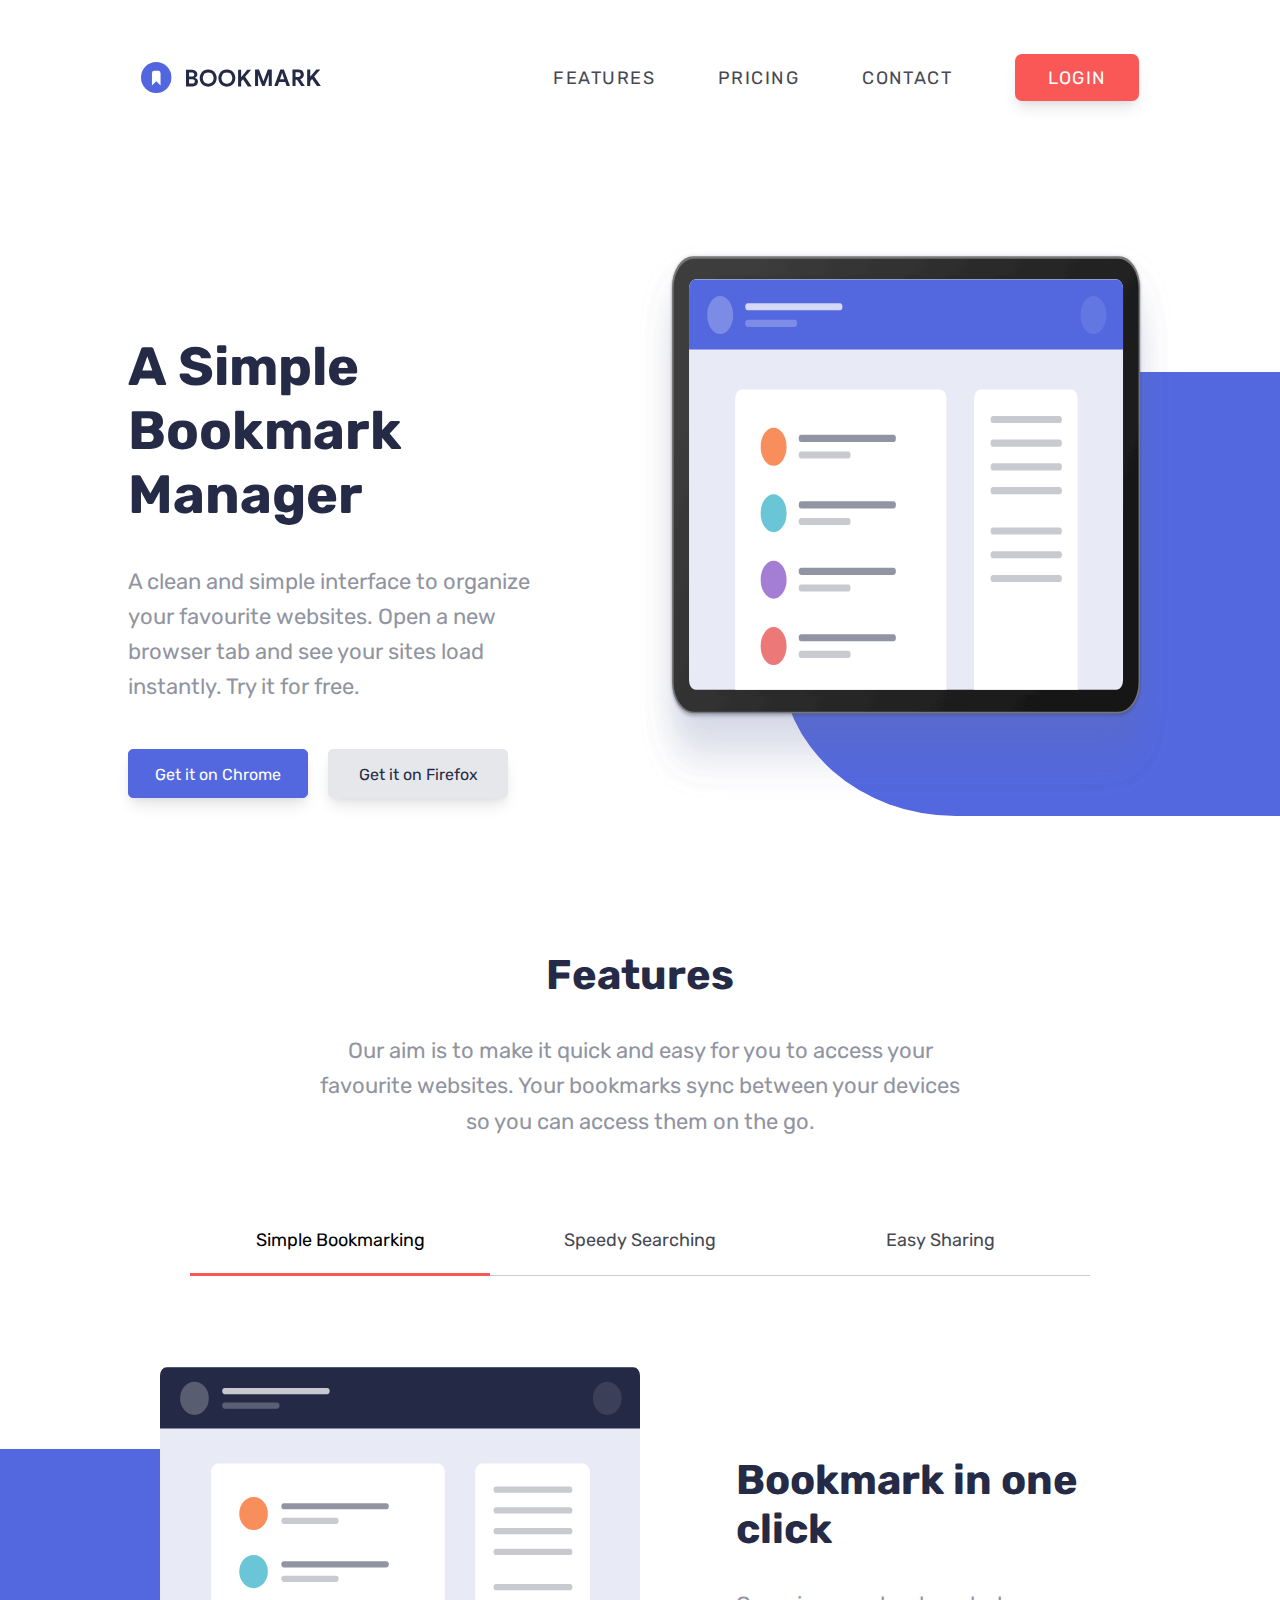
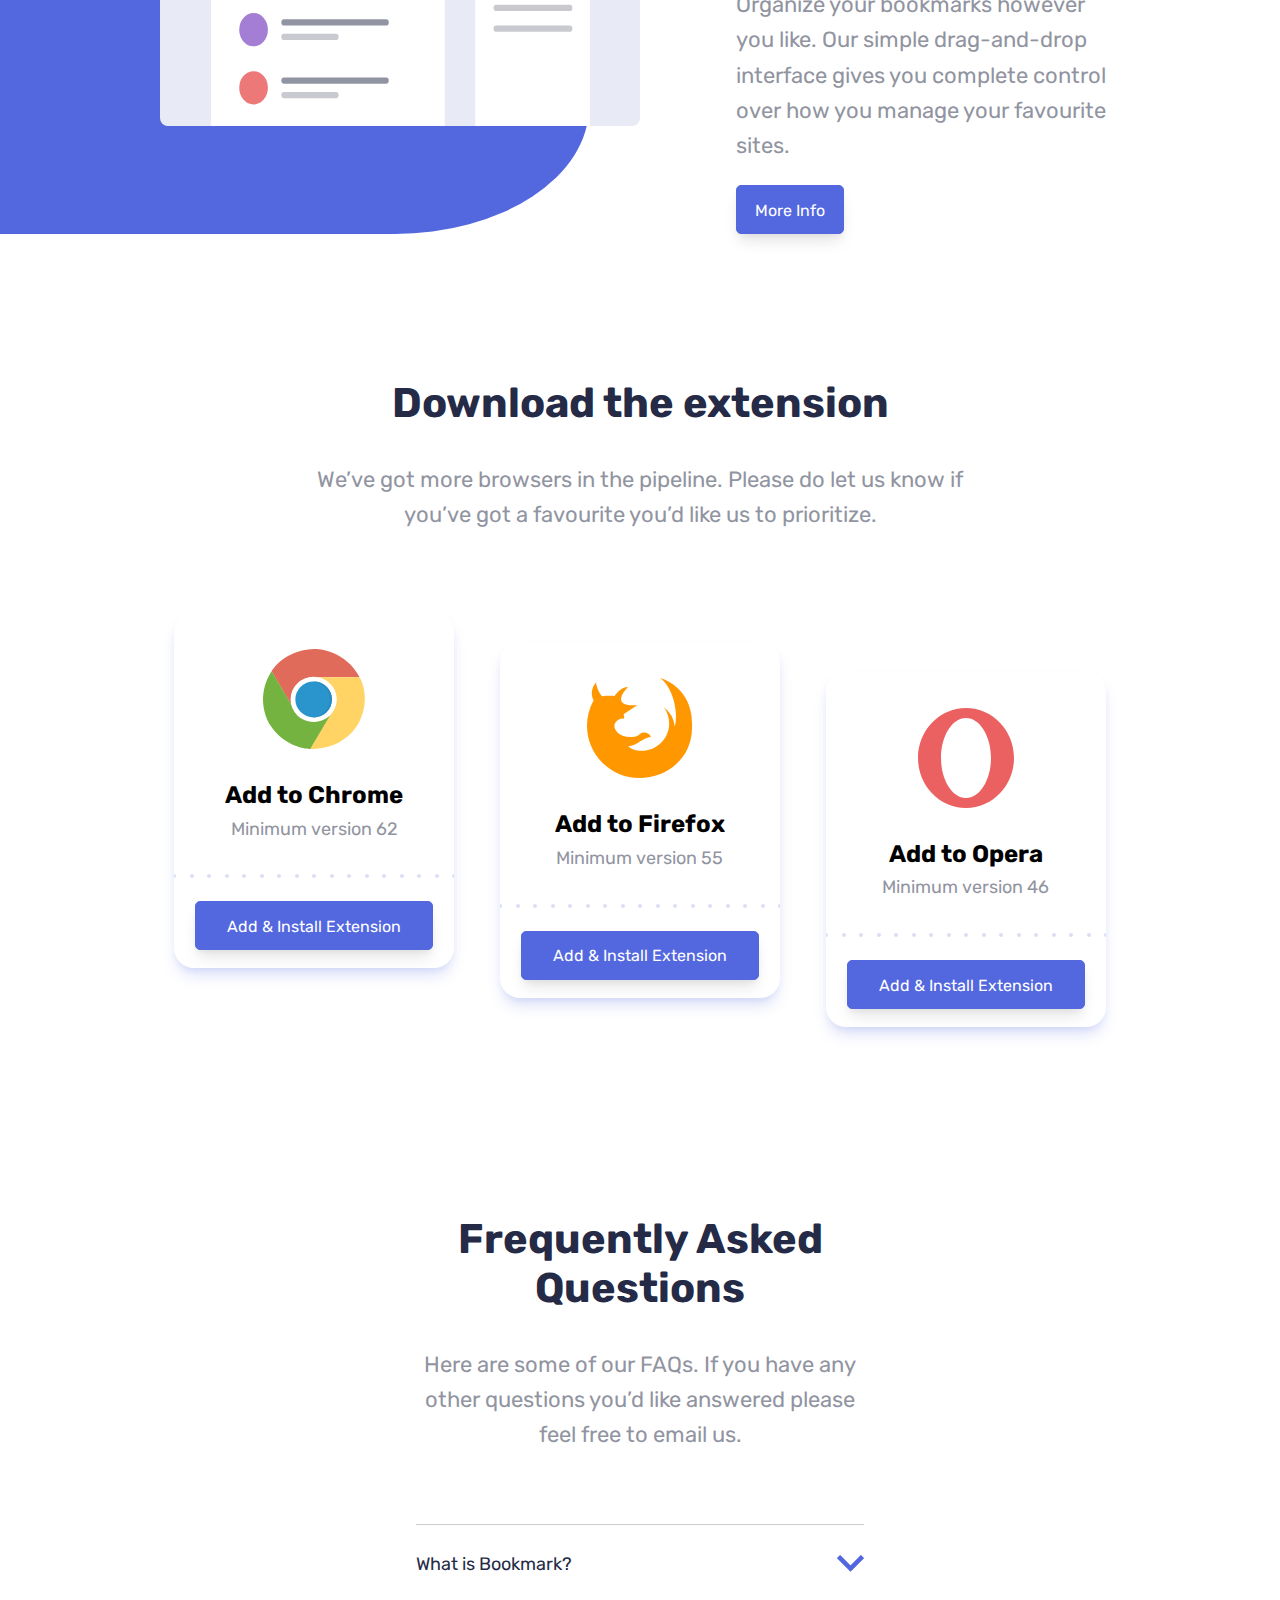
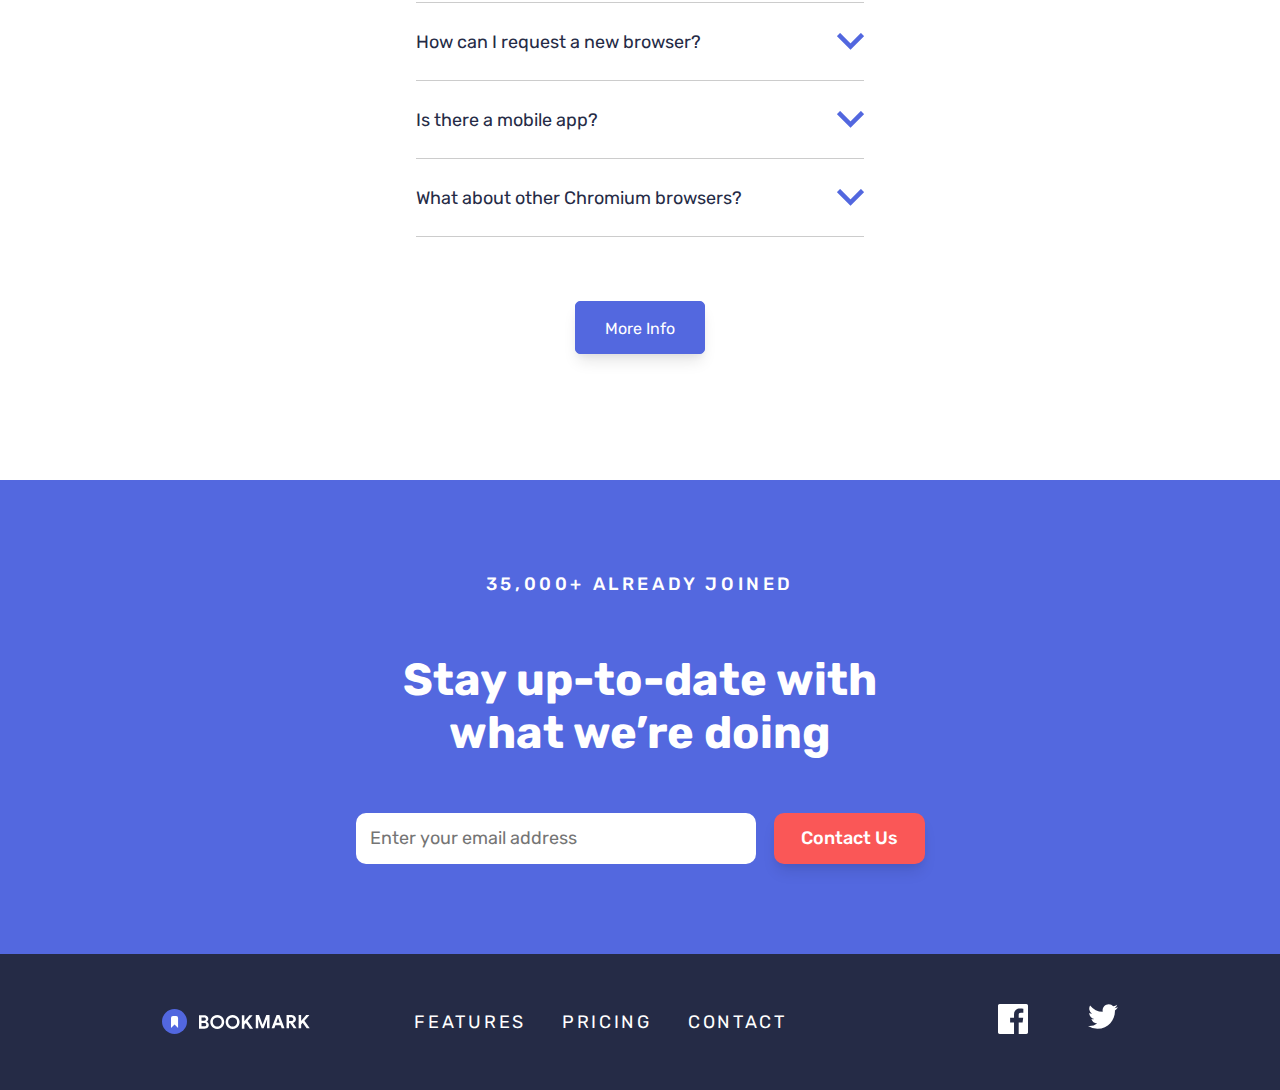
==== bookmark-landing-page-master/index.html @ 78475402 "Bookmark landing page - frontendmentor.io project deployment with responsive layout" ====
<!DOCTYPE html>
<html lang="en">
<head>
  <meta charset="UTF-8">
  <meta name="viewport" content="width=device-width, initial-scale=1.0"> <!-- displays site properly based on user's device -->
  <link rel="icon" type="image/png" sizes="32x32" href="./images/favicon-32x32.png">
  <link rel="preconnect" href="https://fonts.googleapis.com">
  <link rel="preconnect" href="https://fonts.gstatic.com" crossorigin>
  <link href="https://fonts.googleapis.com/css2?family=Rubik:wght@400;500&display=swap" rel="stylesheet"> 
  <link rel="stylesheet" href="style.css">
  <title>Frontend Mentor | Bookmark landing page</title>
</head>
<body>
  <section class="navbar">
    <div class="navbar-front-header">
      <div class="navbar-logo">
        <img src="images/logo-bookmark.svg" alt="logo">
      </div>
      <div class="navbar-toggle">
        <img id="icon-hamburger" src="images/icon-hamburger.svg" alt="hamburger">
      </div>
      <div class="navbar-desktop">
        <a href="">Features</a>
        <a href="">Pricing</a>
        <a href="">Contact</a>
        <button class="login-desktop red-button"><a href="">Login</a></button>
      </div>
    </div>
    <div class="navbar-menu">
      <div class="navbar-menu-header">
        <div class="navbar-logo">
          <svg width="148" height="25" xmlns="http://www.w3.org/2000/svg"><g fill="#FFF" fill-rule="evenodd"><path d="M37 6.299h5.227c.746 0 1.434.155 2.062.466.629.311 1.123.735 1.484 1.27s.542 1.12.542 1.754c0 .672-.165 1.254-.495 1.746-.33.491-.762.868-1.297 1.129v.15c.697.248 1.25.643 1.661 1.185.41.541.616 1.191.616 1.95 0 .735-.196 1.385-.588 1.951a3.817 3.817 0 0 1-1.587 1.307c-.665.305-1.403.457-2.212.457H37V6.299zm5.04 5.45c.548 0 .986-.152 1.316-.457.33-.305.495-.688.495-1.148 0-.448-.159-.824-.476-1.13-.318-.304-.738-.457-1.26-.457H39.52v3.192h2.52zm.28 5.619c.61 0 1.086-.159 1.428-.476.342-.317.513-.731.513-1.241 0-.51-.174-.927-.522-1.251-.349-.324-.847-.485-1.494-.485H39.52v3.453h2.8zm12.927 2.595c-1.307 0-2.492-.308-3.556-.924a6.711 6.711 0 0 1-2.511-2.53c-.61-1.07-.915-2.246-.915-3.528 0-1.281.305-2.457.915-3.528a6.711 6.711 0 0 1 2.51-2.529C52.756 6.308 53.94 6 55.248 6c1.306 0 2.492.308 3.556.924a6.711 6.711 0 0 1 2.51 2.53c.61 1.07.915 2.246.915 3.527 0 1.282-.305 2.458-.915 3.528a6.711 6.711 0 0 1-2.51 2.53c-1.064.616-2.25.924-3.556.924zm0-2.39a4.52 4.52 0 0 0 2.258-.578 4.177 4.177 0 0 0 1.615-1.624c.392-.697.588-1.494.588-2.39 0-.896-.196-1.692-.588-2.389a4.177 4.177 0 0 0-1.615-1.624 4.52 4.52 0 0 0-2.258-.579 4.47 4.47 0 0 0-2.25.579 4.195 4.195 0 0 0-1.605 1.624c-.392.697-.588 1.493-.588 2.39 0 .895.196 1.692.588 2.389a4.195 4.195 0 0 0 1.605 1.624 4.47 4.47 0 0 0 2.25.578zm15.353 2.39c-1.307 0-2.492-.308-3.556-.924a6.711 6.711 0 0 1-2.51-2.53c-.61-1.07-.915-2.246-.915-3.528 0-1.281.305-2.457.914-3.528a6.711 6.711 0 0 1 2.511-2.529C68.108 6.308 69.294 6 70.6 6c1.307 0 2.492.308 3.556.924a6.711 6.711 0 0 1 2.51 2.53c.61 1.07.915 2.246.915 3.527 0 1.282-.305 2.458-.914 3.528a6.711 6.711 0 0 1-2.511 2.53c-1.064.616-2.25.924-3.556.924zm0-2.39a4.52 4.52 0 0 0 2.259-.578 4.177 4.177 0 0 0 1.614-1.624c.392-.697.588-1.494.588-2.39 0-.896-.196-1.692-.588-2.389a4.177 4.177 0 0 0-1.614-1.624 4.52 4.52 0 0 0-2.259-.579 4.47 4.47 0 0 0-2.25.579 4.195 4.195 0 0 0-1.605 1.624c-.392.697-.588 1.493-.588 2.39 0 .895.196 1.692.588 2.389a4.195 4.195 0 0 0 1.606 1.624 4.47 4.47 0 0 0 2.249.578zM79.83 6.3h2.52v5.73h.15l4.89-5.73h3.043v.149L85.6 11.973l5.338 7.542v.149h-3.08l-3.994-5.693-1.512 1.773v3.92h-2.52V6.299zM93.779 6h3.248l3.546 9.39h.15L104.268 6h3.267v13.365h-2.501v-6.589l.15-2.221h-.15l-3.398 8.81h-1.96l-3.416-8.81h-.149l.15 2.221v6.59h-2.483V6zm20.8 0h2.894l5.021 13.365h-2.781l-1.12-3.192h-5.115l-1.12 3.192h-2.781L114.579 6zm3.193 7.859l-1.176-3.36-.486-1.606h-.149l-.485 1.606-1.195 3.36h3.49zM124.553 6h4.872c.871 0 1.646.18 2.324.541.678.361 1.204.862 1.577 1.503.374.64.56 1.366.56 2.175 0 .858-.27 1.62-.812 2.286a4.617 4.617 0 0 1-2.044 1.447l-.018.13 3.584 5.134v.15h-2.894l-3.453-5.022h-1.176v5.021h-2.52V6zm4.853 6.03c.573 0 1.04-.175 1.4-.523.361-.349.542-.79.542-1.326 0-.51-.172-.945-.514-1.306-.342-.361-.806-.542-1.39-.542h-2.371v3.696h2.333zm7.23-6.03h2.52v5.73h.15l4.89-5.73h3.043v.15l-4.835 5.525 5.34 7.541v.15h-3.08l-3.996-5.694-1.512 1.773v3.92h-2.52V6z" fill="#fff" fill-rule="nonzero"/><g><circle fill="#fff" cx="12.5" cy="12.5" r="12.5"/><path d="M9 9v10l3.54-3.44L16.078 19V9a2 2 0 0 0-2-2H11a2 2 0 0 0-2 2z" fill="#242A45"/></g></g></svg>
        </div>
        <div class="navbar-toggle">
          <img id="icon-close" src="images/icon-close.svg" alt="close">
        </div>
      </div>
      <div class="navbar-links">
        <hr>
        <a href="">Features</a>
        <hr>
        <a href="">Pricing</a>
        <hr>
        <a href="">Contact</a>
        <hr>
        <button class="login-mobile"><a href="">Login</a></button>
      </div>
      <div class="navbar-icons">
        <a href=""><img src="images/icon-facebook.svg" alt="fb"></a>
        <a href=""><img src="images/icon-twitter.svg" alt="twitter"></a>
      </div>
    </div>

  </section>
  <section class="bookmark-manager">
    <div class="bookmark-img">
      <img src="images/illustration-hero.svg" alt="features-1">
      <div class="bg-blue-manager"></div>
    </div>
    <div class="bookmark-manager-content">
      <h1>A Simple Bookmark Manager</h1>
      <p>A clean and simple interface to organize your favourite websites. Open a new 
        browser tab and see your sites load instantly. Try it for free.</p>
      <div class="bookmark-manager-buttons">
        <button class="blue-button"><a href="">Get it on Chrome</a></button>
        <button class="grey-button"><a href="">Get it on Firefox</a></button>
      </div>
    </div>
  </section>
  <section class="features">
    <div class="features-text">
      <h2 class="content-title">Features</h2>
      <p>Our aim is to make it quick and easy for you to access your favourite websites. 
        Your bookmarks sync between your devices so you can access them on the go.</p>
    </div>
    <div class="features-tabs">
      <hr>
      <div class="features-row">
        <h3 class="features-tabs-switch">Simple Bookmarking</h3>
        <div class="red-bottom"></div>
        <hr>
      </div>
      <div class="features-row">
        <h3 class="features-tabs-switch">Speedy Searching</h3>
        <div class="red-bottom"></div>
        <hr>
      </div>
      <div class="features-row">
        <h3 class="features-tabs-switch">Easy Sharing</h3>
        <div class="red-bottom"></div>
        <hr>
      </div>
    </div>
  </section>
  <section class="feature">
    <div class="bookmark-img">
      <img src="images/illustration-features-tab-1.svg" alt="bookmark">
      <div class="bg-blue-feature"></div>
    </div>
    <div class="feature-content">
      <h2 class="content-title">Bookmark in one click</h2>
      <p>Organize your bookmarks however you like. Our simple drag-and-drop interface 
        gives you complete control over how you manage your favourite sites.</p>
      <button class="blue-button"><a href="">More Info</a></button>
    </div>
  </section>
  <section class="feature">
    <div class="bookmark-img">
      <img src="images/illustration-features-tab-2.svg" alt="bookmark">
      <div class="bg-blue-feature"></div>
    </div>
    <div class="feature-content">
      <h2 class="content-title">Intelligent search</h2>
      <p>Our powerful search feature will help you find saved sites in no time at all. 
        No need to trawl through all of your bookmarks.</p>
      <button class="blue-button"><a href="">More Info</a></button>
    </div>
  </section>
  <section class="feature">
    <div class="bookmark-img">
      <img src="images/illustration-features-tab-3.svg" alt="bookmark">
      <div class="bg-blue-feature"></div>
    </div>
    <div class="feature-content">
      <h2 class="content-title">Share your bookmarks</h2>
      <p>Easily share your bookmarks and collections with others. Create a shareable 
        link that you can send at the click of a button.</p>
      <button class="blue-button"><a href="">More Info</a></button>
    </div>
  </section>
  <section class="extensions">
    <div class="extensions-text">
      <h2 class="content-title">Download the extension</h2>
      <p>We’ve got more browsers in the pipeline. Please do let us know if you’ve 
        got a favourite you’d like us to prioritize.</p>
    </div>
    <div class="browser-cards">
      <div class="browser-card">
        <img src="images/logo-chrome.svg" alt="chrome">
        <h2 class="browser-title">Add to Chrome</h2>
        <p>Minimum version 62</p>
        <img src="images/bg-dots.svg" alt="dots">
        <button class="blue-button extension-button"><a href="">Add & Install Extension</a></button>
      </div>
      <div class="browser-card">
        <img src="images/logo-firefox.svg" alt="firefox">
        <h2 class="browser-title">Add to Firefox</h2>
        <p>Minimum version 55</p>
        <img src="images/bg-dots.svg" alt="dots">
        <button class="blue-button extension-button"><a href="">Add & Install Extension</a></button>
      </div>
      <div class="browser-card">
        <img src="images/logo-opera.svg" alt="opera">
        <h2 class="browser-title">Add to Opera</h2>
        <p>Minimum version 46</p>
        <img src="images/bg-dots.svg" alt="dots">
        <button class="blue-button extension-button"><a href="">Add & Install Extension</a></button>
      </div>
    </div>
  </section>
  <section class="faq">
    <div class="faq-intro">
      <h2 class="content-title">Frequently Asked Questions</h2>
      <p>Here are some of our FAQs. If you have any other questions you’d like 
        answered please feel free to email us.</p>
    </div>
    <div class="faq-accordion">
      <hr>
      <div class="question" id="question-1">
        <h3>What is Bookmark?</h3>
        <img src="./images/icon-arrow.svg" alt="" class="acc-arrow">
      </div>
      <div class="answer" id="answer-1">
        <p>Lorem ipsum dolor sit amet, consectetur adipiscing elit. Fusce tincidunt 
          justo eget ultricies fringilla. Phasellus blandit ipsum quis quam ornare mattis.</p>
      </div>
      <hr>
      <div class="question" id="question-2">
        <h3>How can I request a new browser?</h3>
        <img src="./images/icon-arrow.svg" alt="" class="acc-arrow">
      </div>
      <div class="answer" id="answer-2">
        <p>Vivamus luctus eros aliquet convallis ultricies. Mauris augue massa, ultricies non ligula. 
          Suspendisse imperdiet. Vivamus luctus eros aliquet convallis ultricies. Mauris augue massa, 
          ultricies non ligula. Suspendisse imperdie tVivamus luctus eros aliquet convallis ultricies. 
          Mauris augue massa, ultricies non ligula. Suspendisse imperdiet.</p>
      </div>
      <hr>
      <div class="question" id="question-3">
        <h3>Is there a mobile app?</h3>
        <img src="./images/icon-arrow.svg" alt="" class="acc-arrow">
      </div>
      <div class="answer" id="answer-3">
        <p>Sed consectetur quam id neque fermentum accumsan. Praesent luctus vestibulum dolor, ut condimentum 
          urna vulputate eget. Cras in ligula quis est pharetra mattis sit amet pharetra purus. Sed 
          sollicitudin ex et ultricies bibendum.</p>
      </div>
      <hr>
      <div class="question" id="question-4">
        <h3>What about other Chromium browsers?</h3>
        <img src="./images/icon-arrow.svg" alt="" class="acc-arrow">
      </div>
      <div class="answer" id="answer-4">
        <p>Integer condimentum ipsum id imperdiet finibus. Vivamus in placerat mi, at euismod dui. Aliquam 
          vitae neque eget nisl gravida pellentesque non ut velit.</p>
      </div>
      <hr>
    </div>
    <button class="blue-button"><a href="">More Info</a></button>
  </section>
  <section class="subscription">
    <p>35,000+ already joined</p>
    <h2>Stay up-to-date with what we’re doing</h2>
    <form class="sub-form" action="">
      <input id="email-input" type="email" placeholder="Enter your email address" required/>
      <button class="red-button" type="submit">Contact Us</button>
    </form>
  </section>
  <section class="footer">
    <div class="footer-logo">
      <svg width="148" height="25" xmlns="http://www.w3.org/2000/svg"><g fill="#FFF" fill-rule="evenodd"><path d="M37 6.299h5.227c.746 0 1.434.155 2.062.466.629.311 1.123.735 1.484 1.27s.542 1.12.542 1.754c0 .672-.165 1.254-.495 1.746-.33.491-.762.868-1.297 1.129v.15c.697.248 1.25.643 1.661 1.185.41.541.616 1.191.616 1.95 0 .735-.196 1.385-.588 1.951a3.817 3.817 0 0 1-1.587 1.307c-.665.305-1.403.457-2.212.457H37V6.299zm5.04 5.45c.548 0 .986-.152 1.316-.457.33-.305.495-.688.495-1.148 0-.448-.159-.824-.476-1.13-.318-.304-.738-.457-1.26-.457H39.52v3.192h2.52zm.28 5.619c.61 0 1.086-.159 1.428-.476.342-.317.513-.731.513-1.241 0-.51-.174-.927-.522-1.251-.349-.324-.847-.485-1.494-.485H39.52v3.453h2.8zm12.927 2.595c-1.307 0-2.492-.308-3.556-.924a6.711 6.711 0 0 1-2.511-2.53c-.61-1.07-.915-2.246-.915-3.528 0-1.281.305-2.457.915-3.528a6.711 6.711 0 0 1 2.51-2.529C52.756 6.308 53.94 6 55.248 6c1.306 0 2.492.308 3.556.924a6.711 6.711 0 0 1 2.51 2.53c.61 1.07.915 2.246.915 3.527 0 1.282-.305 2.458-.915 3.528a6.711 6.711 0 0 1-2.51 2.53c-1.064.616-2.25.924-3.556.924zm0-2.39a4.52 4.52 0 0 0 2.258-.578 4.177 4.177 0 0 0 1.615-1.624c.392-.697.588-1.494.588-2.39 0-.896-.196-1.692-.588-2.389a4.177 4.177 0 0 0-1.615-1.624 4.52 4.52 0 0 0-2.258-.579 4.47 4.47 0 0 0-2.25.579 4.195 4.195 0 0 0-1.605 1.624c-.392.697-.588 1.493-.588 2.39 0 .895.196 1.692.588 2.389a4.195 4.195 0 0 0 1.605 1.624 4.47 4.47 0 0 0 2.25.578zm15.353 2.39c-1.307 0-2.492-.308-3.556-.924a6.711 6.711 0 0 1-2.51-2.53c-.61-1.07-.915-2.246-.915-3.528 0-1.281.305-2.457.914-3.528a6.711 6.711 0 0 1 2.511-2.529C68.108 6.308 69.294 6 70.6 6c1.307 0 2.492.308 3.556.924a6.711 6.711 0 0 1 2.51 2.53c.61 1.07.915 2.246.915 3.527 0 1.282-.305 2.458-.914 3.528a6.711 6.711 0 0 1-2.511 2.53c-1.064.616-2.25.924-3.556.924zm0-2.39a4.52 4.52 0 0 0 2.259-.578 4.177 4.177 0 0 0 1.614-1.624c.392-.697.588-1.494.588-2.39 0-.896-.196-1.692-.588-2.389a4.177 4.177 0 0 0-1.614-1.624 4.52 4.52 0 0 0-2.259-.579 4.47 4.47 0 0 0-2.25.579 4.195 4.195 0 0 0-1.605 1.624c-.392.697-.588 1.493-.588 2.39 0 .895.196 1.692.588 2.389a4.195 4.195 0 0 0 1.606 1.624 4.47 4.47 0 0 0 2.249.578zM79.83 6.3h2.52v5.73h.15l4.89-5.73h3.043v.149L85.6 11.973l5.338 7.542v.149h-3.08l-3.994-5.693-1.512 1.773v3.92h-2.52V6.299zM93.779 6h3.248l3.546 9.39h.15L104.268 6h3.267v13.365h-2.501v-6.589l.15-2.221h-.15l-3.398 8.81h-1.96l-3.416-8.81h-.149l.15 2.221v6.59h-2.483V6zm20.8 0h2.894l5.021 13.365h-2.781l-1.12-3.192h-5.115l-1.12 3.192h-2.781L114.579 6zm3.193 7.859l-1.176-3.36-.486-1.606h-.149l-.485 1.606-1.195 3.36h3.49zM124.553 6h4.872c.871 0 1.646.18 2.324.541.678.361 1.204.862 1.577 1.503.374.64.56 1.366.56 2.175 0 .858-.27 1.62-.812 2.286a4.617 4.617 0 0 1-2.044 1.447l-.018.13 3.584 5.134v.15h-2.894l-3.453-5.022h-1.176v5.021h-2.52V6zm4.853 6.03c.573 0 1.04-.175 1.4-.523.361-.349.542-.79.542-1.326 0-.51-.172-.945-.514-1.306-.342-.361-.806-.542-1.39-.542h-2.371v3.696h2.333zm7.23-6.03h2.52v5.73h.15l4.89-5.73h3.043v.15l-4.835 5.525 5.34 7.541v.15h-3.08l-3.996-5.694-1.512 1.773v3.92h-2.52V6z" fill="#FFF" fill-rule="nonzero"/><g><circle fill="#5267DF" cx="12.5" cy="12.5" r="12.5"/><path d="M9 9v10l3.54-3.44L16.078 19V9a2 2 0 0 0-2-2H11a2 2 0 0 0-2 2z" fill="#fff"/></g></g></svg>
    </div>
    <div class="footer-links">
      <a href="">Features</a>
      <a href="">Pricing</a>
      <a href="">Contact</a>
    </div>
    <div class="footer-icons">
      <a href=""><img src="images/icon-facebook.svg" alt="fb"></a>
      <a href=""><img src="images/icon-twitter.svg" alt="twitter"></a>
    </div>
    </div>
  </section>
  <script src="index.js"></script>
</body>
</html>
---- bookmark-landing-page-master/style.css ----
* {
    font-family: 'Rubik', sans-serif;
    font-size: 18px;
    box-sizing: border-box;
    transition: all 300ms ease-in-out;
    --soft-blue: hsl(231, 69%, 60%);
    --soft-red: hsl(0, 94%, 66%);
    --grayish-blue: hsl(229, 8%, 60%);
    --dark-blue: hsl(229, 31%, 21%);
    --light-gray: hsl(223, 15%, 91%);
    --basic-gray: hsl(229, 8%, 30%);
}

body {
    height: 100vh;
    width: 100%;
    margin: 0 auto;
    position: relative;
    box-sizing: border-box;
}

h1 {
    font-size: 34px;
    color: var(--dark-blue);
}

h3 {
    font-weight: 400;
    color: var(--dark-blue);
}

p {
    color: var(--grayish-blue);
    line-height: 1.6;
}

a {
    text-decoration: none;
}

a:hover {
    font-weight: 500;
}

hr {
    border: 0;
    height: 0;
    border-top: 1px solid rgba(0, 0, 0, 0.2);
    border-bottom: 1px solid rgba(255, 255, 255);
}

.navbar-front-header, .navbar-menu-header {
    display: flex;
    flex-direction: row;
    justify-content: space-between;
    width: 90%;
    margin: auto;
}

.navbar-toggle:hover, a:hover {
    cursor:pointer
}

.navbar-menu {
    display: none;
    background: hsl(229, 31%, 21%);
    opacity: 0.9;
    z-index: 2;
    position: absolute;
    top: 0;
    left: 0;
    width: 100%;
    flex-direction: column;
}

.navbar-desktop {
    display: none;
    text-transform: uppercase;
    
}

.navbar-desktop a {
    color: var(--basic-gray);
    letter-spacing: 0.08rem;
    font-weight: 400;
}

.navbar-desktop a:hover {
    color: black;
}

.navbar-menu a, .footer-links a {
    text-transform: uppercase;
    text-decoration: none;
    color: white;
    letter-spacing: 0.15rem;
}

.navbar-menu hr {
    margin: 1.3rem 0;
}

.navbar-icons {
    display: flex;
    align-items: center;
    width: 20%;
    justify-content: space-between;
    margin: 14rem auto 2rem;
}

.navbar-icons img, .footer-icons img {
    width: 30px;
}

.navbar-front-header, .navbar-menu-header, .navbar-links, .faq, .features {
    width: 82%;
    margin: auto;
    text-align: center;
    padding-top: 2.5rem;
}

.bookmark-manager-content, .feature-content, .extensions {
    width: 82%;
    margin: 0 auto;
}

.bookmark-manager-content, .feature-content {
    max-width: 500px;
}

.bookmark-img img {
    width: 90%;
    margin: 0 auto;
    max-width: 750px;
}

button {
    transition: all 0.3s ease-out;
    box-sizing: border-box;
}

.login-mobile {
    border: 2px solid white;
    background: transparent;
    font-weight: 500;
    padding: 0.5rem;
    border-radius: 5px;
    width: 100%;
}

.login-mobile:hover {
    transform:scale(1.05);
}

.red-button {
    background-color: var(--soft-red);
    color: white;
    font-weight: 500;
    border: none;
    box-shadow: rgba(0, 0, 0, 0.1) 0px 10px 15px -3px, rgba(0, 0, 0, 0.05) 0px 4px 6px -2px;
}

.red-button:hover {
    background-color: rgb(218, 45, 45);
    cursor: pointer;
}

.login-desktop {
    text-transform: uppercase;
    padding: 0.7rem 1.8rem;
    border-radius: 7px;
}

.login-desktop a {
    color: white;
}

.blue-button, .grey-button {
    border-radius: 5px;
    padding: 0.7rem 1rem;
    box-shadow: rgba(0, 0, 0, 0.1) 0px 10px 15px -3px, rgba(0, 0, 0, 0.05) 0px 4px 6px -2px;
}

.blue-button {
    background-color: var(--soft-blue);
    border: 1px solid var(--soft-blue);
}

.blue-button:hover {
    background-color: white;
    border: 1px solid var(--soft-blue);
}

.blue-button a {
    color: white;
    font-size: 16px;
}

.blue-button:hover a {
    color: var(--soft-blue);
}

.grey-button {
    background-color: var(--light-gray);
    border: 1px solid var(--light-gray);
}

.grey-button:hover {
    background-color: white;
    border: 1px solid var(--dark-blue);
}

.grey-button a {
    color: var(--dark-blue);
    font-size: 16px;
}

.bookmark-manager {
    margin: 4rem auto 0;
}

.bookmark-img {
    position: relative;
    display: flex;
}

.bookmark-manager-content {
    margin-top: 4rem;
    text-align: center;
}

.bookmark-manager-buttons {
    margin: 2.5rem auto 0;
    max-width: 380px;
    display: flex;
    justify-content: space-between;
}

.bookmark-manager-buttons > button {
    width: 180px;
}

.bg-blue-manager {
    width: 80%;
    height: calc(100% - 25vw);
    background-color: var(--soft-blue);
    border-bottom-left-radius: 45%;
    position: absolute;
    bottom: 0;
    right: 0;
    z-index: -1;
}

.bg-blue-feature {
    width: 80%;
    height: calc(100% - 25vw);
    background-color: var(--soft-blue);
    border-bottom-right-radius: 45%;
    position: absolute;
    bottom: -3rem;
    left: 0;
    z-index: -1;
}

.red-bottom {
    border-bottom: 3px solid var(--soft-red);
    margin-bottom: 0;
    width: 40%;
    margin: 0 auto;
}

.features {
    padding-top: 6.5rem;
}

.features-text {
    max-width: 500px;
    margin: 0 auto;
}

.features-row > hr {
    margin: 0;
}

.features-tabs {
    margin-top: 2.5rem;
}

.features-tabs-switch {
    font-weight: 400;
    margin: 1.4rem 0;
    cursor: pointer;
    color: var(--basic-gray);
}

.feature-selected {
    color: black;
}

.red-bottom {
    display: none;
}

.feature {
    text-align: center;
    margin: 5rem auto 2rem;
    display: none;
}

.feature > .bookmark-img {
    margin-bottom: 6rem;
}

.feature-content > .blue-button {
    display: none;
}

.extensions {
    margin: 8rem auto 0;
    text-align: center;
}

.extensions-text {
    margin: 0 auto;
    max-width: 370px;
}

.content-title {
    font-size: 28px;
    color: var(--dark-blue);
}

.browser-title {
    font-size: 24px;
    margin-top: 1.5rem;
    margin-bottom: 0;
}

.extensions p {
    margin-top: 0.3rem;
}

.browser-card {
    width: 80%;
    margin: 2rem auto 0;
    padding-top: 2rem;
    padding-bottom: 1rem;
    border-radius: 20px;
    box-shadow: rgba(82,102,223,0.2) 0px 10px 15px -3px, rgba(82,102,223,0.1) 0px 4px 6px -2px;
}

.extension-button {
    margin-top: 1rem;
    width: 85%;
}

.question {
    display: flex;
    justify-content: space-between;
    align-items: center;
}

.acc-arrow {
    height: 1rem;
    cursor: pointer;
}

.opened {
    transform: rotate(180deg);
    filter: invert(0) sepia(1) saturate(30) brightness(0.92);
}

.answer {
    display: none;
    margin-bottom: 1.5rem;
}

.answer p {
    text-align: left;
    line-height: 2;
}

.faq {
    margin: 6rem auto 0;
    max-width: 650px;
}

.faq > .blue-button {
    margin: 3rem auto 7rem;
    padding: 0.8rem 1.6rem;
}

.faq-intro {
    margin-bottom: 4rem;
}

.faq-accordion > hr:first-of-type {
    display: none;
}

.subscription {
    background-color: var(--soft-blue);
    color: white;
    text-align: center;
    padding: 4rem 2.5rem;
}

.sub-form {
    display: flex;
    flex-direction: column;
    gap: 1rem;
    margin-top: 2rem;
    width: 100%;
    justify-content: center;
}

.sub-form input {
    padding: 0.8rem;
    border-radius: 10px;
    border: none;
}

.sub-form button {
    padding: 0.8rem;
    border-radius: 10px;
}

.subscription p {
    color: white;
    font-weight: 500;
    font-size: 16px;
    letter-spacing: 0.2rem;
    text-transform: uppercase;
}

.subscription h2 {
    font-size: 24px;
}

.footer {
    display: flex;
    flex-direction: column;
    background-color: var(--dark-blue);
    align-items: center;
    gap: 2.8rem;
    padding: 2.8rem 0;
}

.footer-links {
    display: flex;
    flex-direction: column;
    text-align: center;
    gap: 2rem;
}

.footer-icons {
    width: 25%;
    display: flex;
    justify-content: space-between;
    max-width: 120px;
}

@media screen and (min-width: 550px) {

    .browser-card {
        max-width: 280px;
    }

    .sub-form {
        flex-direction: row;
        justify-content: center;
    }

}

@media screen and (min-width: 756px) {

    .navbar-toggle, .navbar-links hr, .navbar-icons {
        display: none;
    }

    .navbar-logo {
        display: flex;
        align-items: center;
    }

    .navbar-logo img {
        width: 150px;
    }

    .navbar-desktop {
        display: flex;
        gap: 1rem;
        align-items: center;
    }

    .faq-accordion > hr:first-of-type {
        display: block;
    }

    .subscription {
        padding: 4rem 2.5rem 5rem;
    }

    .subscription h2 {
        font-size: 1.5rem;
        width: 40%;
        margin: 3rem auto;
    }

    .subscription p {
        font-size: 18px;
    }

    .sub-form {
        flex-direction: row;
        justify-content: center;
    }

    .sub-form input {
        width: 400px;
    }

    .sub-form button {
        padding: 0.8rem 1.5rem;
    }

    .footer {
        flex-direction: row;
        padding-left: 1.5rem;
        padding-right: 1.5rem;
        justify-content: space-around;
    }

    .footer-logo {
        display: flex;
        align-items: center;
    }

    .footer-links {
        flex-direction: row;
    }

}

@media screen and (min-width: 950px) {

    .bookmark-manager, .feature {
        display: grid;
        grid-template-columns: repeat(2, 1fr);
        grid-template-areas: "a b";
    }

    .bookmark-manager-content, .feature-content {
        max-width: none;
    }

    .bookmark-manager {
        margin: 8rem auto 0;
    }

    .bookmark-manager > .bookmark-img {
        grid-area: b;
    }

    .bookmark-img img {
        width: 100%;
    }

    .bookmark-manager-content {
        grid-area: a;
        width: 100%;
        text-align: left;
        margin-top: 0;
        padding-left: 20%;
    }

    .bookmark-manager-content h1 {
        font-size: 3rem;
    }

    .bookmark-manager-content p {
        font-size: 22px;
    }

    .bookmark-manager-buttons {
        margin: 2.5rem 0 0;
    }

    .bg-blue-manager {
        width: 78%;
        height: calc(100% - 18.5vw);
        border-bottom-left-radius: 35%;
        bottom: -1rem;
    }

    .content-title {
        font-size: 2.3rem;
    }

    .features {
        display: flex;
        flex-direction: column;
        align-items: center;
    }

    .features-text {
        max-width: 650px;
    }

    .features-tabs {
        display: flex;
        justify-content: center;
    }

    .features-tabs > hr:first-of-type {
        display: none;
    }

    .features-tabs-switch {
        margin: 1.3rem 0;
    }

    .features-row {
        position: relative;
    }

    .features-row > hr {
        width: 300px;
    }

    .red-bottom {
        width: 100%;
        position: absolute;
        bottom: 1px;
    }

    .feature {
        margin: 0 auto 2rem;
    }

    .feature > .bookmark-img {
        grid-area: a;
        flex-direction: row-reverse;
        padding-top: 5rem;
        padding-right: 0;
    }

    .feature > .bookmark-img > img {
        width: 75%;
        margin: 0;
    }

    .feature-content {
        grid-area: b;
        width: 100%;
        text-align: left;
        padding-left: 15%;
        padding-right: 25%;
        padding-top: 2.5rem;
    }

    .bg-blue-feature {
        width: 92%;
        height: calc(100% - 15vw);
        border-bottom-right-radius: 33%;
        bottom: -3rem;
    }

    .feature-content > .blue-button {
        display: block;
    }

    .extensions-text {
        max-width: 700px;
    }

    .browser-cards {
        display: flex;
        gap: 1.5rem;
        justify-content: center;
        margin-top: 2.5rem;
        height: 450px;
    }

    .browser-card:nth-child(1) {
        align-self: flex-start;
    }
    
    .browser-card:nth-child(2) {
        align-self: center;
    }

    .browser-card:nth-child(3) {
        align-self: flex-end;
    }

    .browser-card {
        width: 280px;
    }

    .browser-card > p {
        font-size: 18px;
    }

    .footer {
        padding-left: 3rem;
        padding-right: 3rem;
    }

}

@media screen and (min-width: 1100px) {

    .navbar-front-header {
        width: 78%;
        padding-top: 3rem;
    }

    .navbar-desktop {
        gap: 3.5rem;
    }

    .navbar-logo img {
        width: 180px;
    }
    
    p {
        font-size: 22px;
    }

    .bookmark-manager-content {
        padding-right: 10%;
        padding-top: 3rem;
    }

    .bookmark-manager > .bookmark-img {
        padding-right: 6rem;
    }

    .bookmark-img img {
        max-width: 850px;
    }

    .bg-blue-manager {
        height: calc(100% - 8.5vw);
    }

    .bg-blue-feature {
        height: calc(100% - 5vw);
        bottom: -6rem;
    }    

    .feature-content {
        padding-top: 8rem;
    }
    
    .extensions {
        max-width: 950px;
    }

    .faq {
        width: 35%;
    }

    .subscription h2 {
        font-size: 2.5rem;
        width: 40%;
        margin: 3rem auto;
    }

    .footer {
        padding-left: 9rem;
        padding-right: 9rem;
    }

    .footer-links {
        margin-left: 3rem;
    }

    .footer-icons {
        margin-left: auto;
        width: 120px;
        display: flex;
        justify-content: space-between;
    }

}
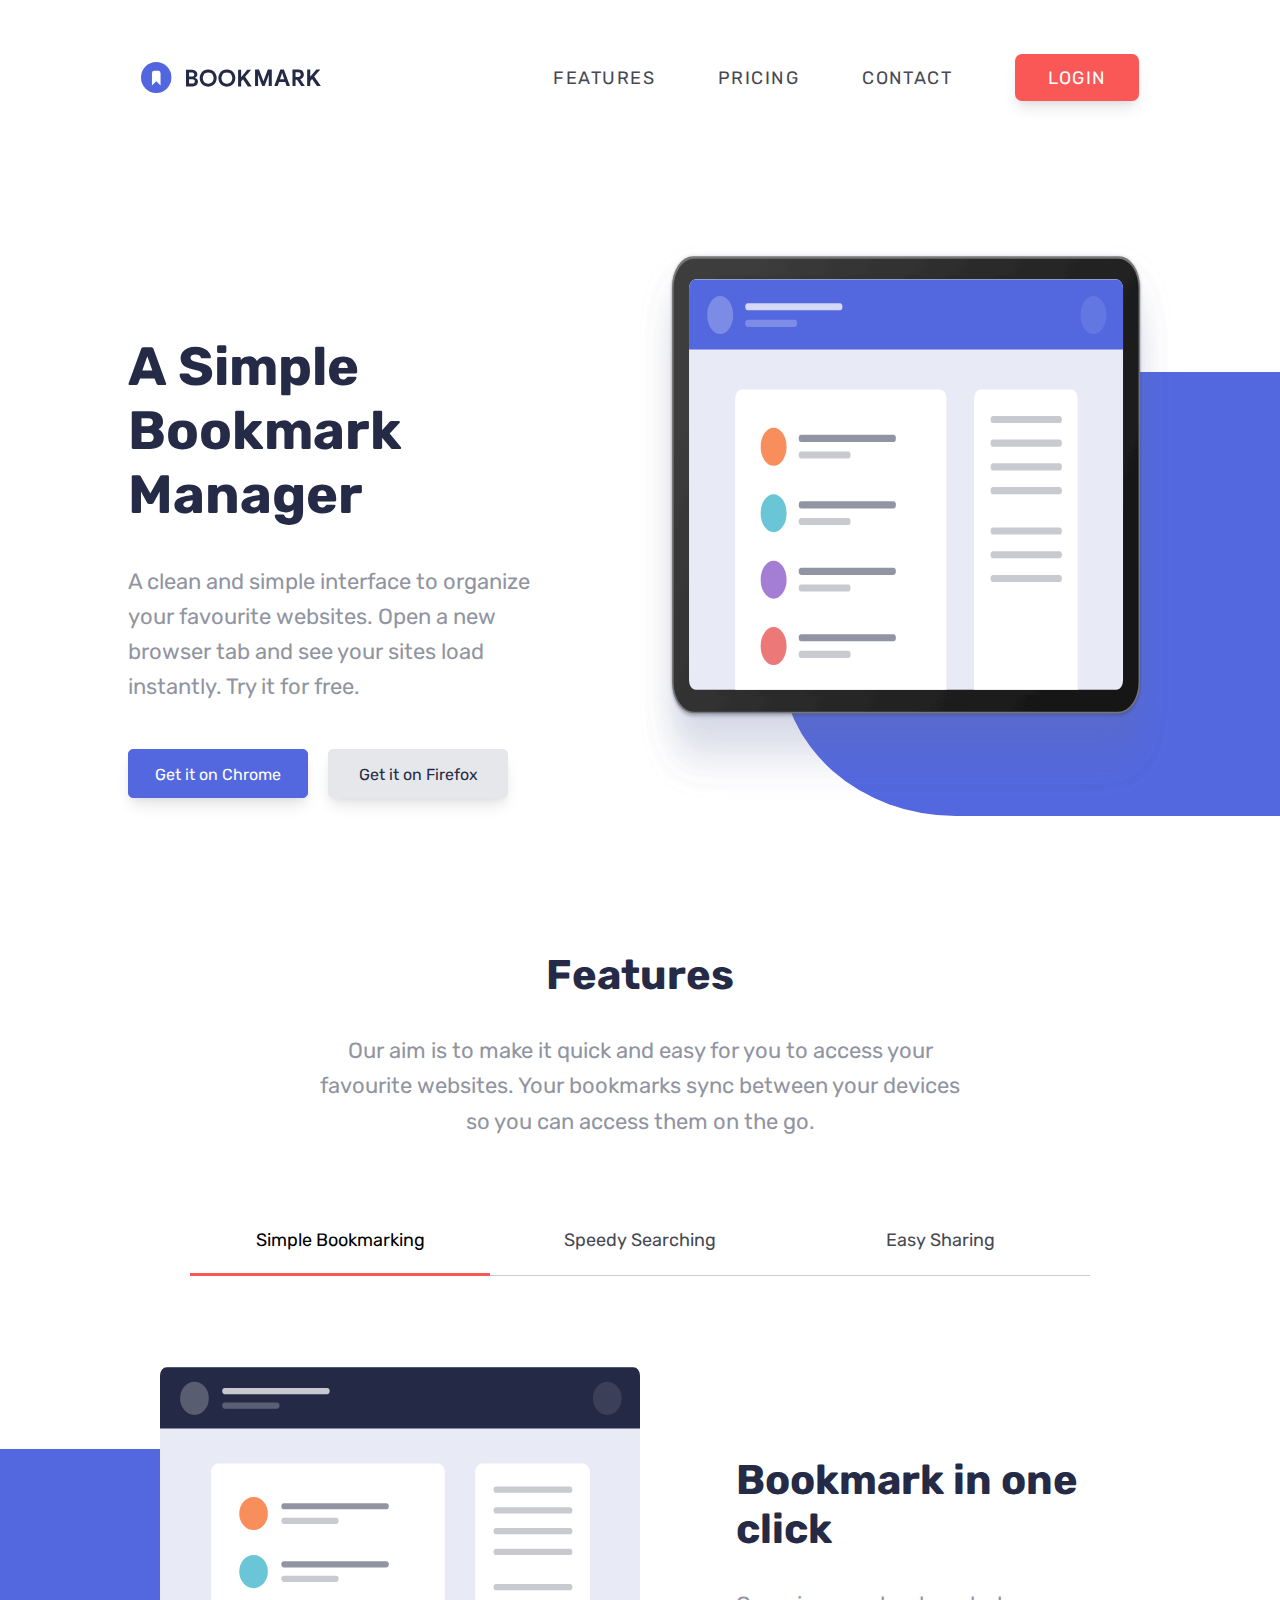
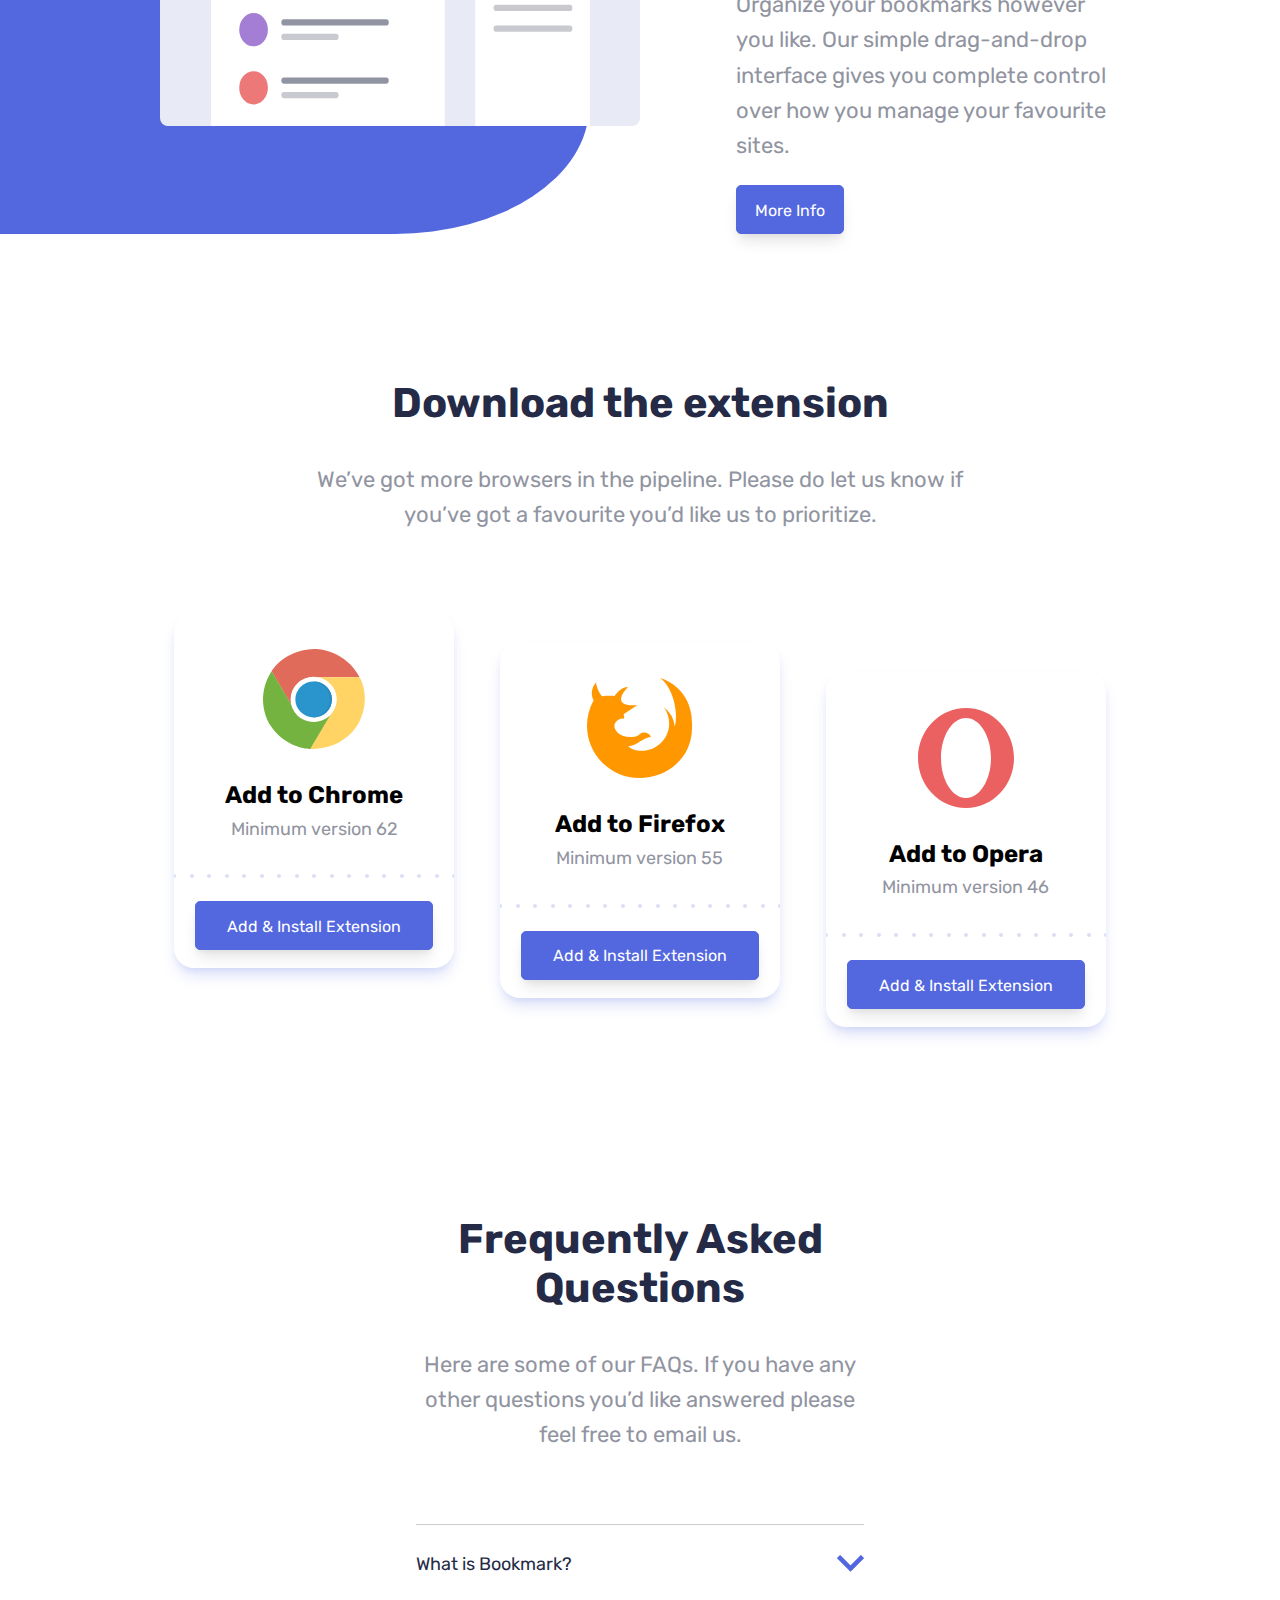
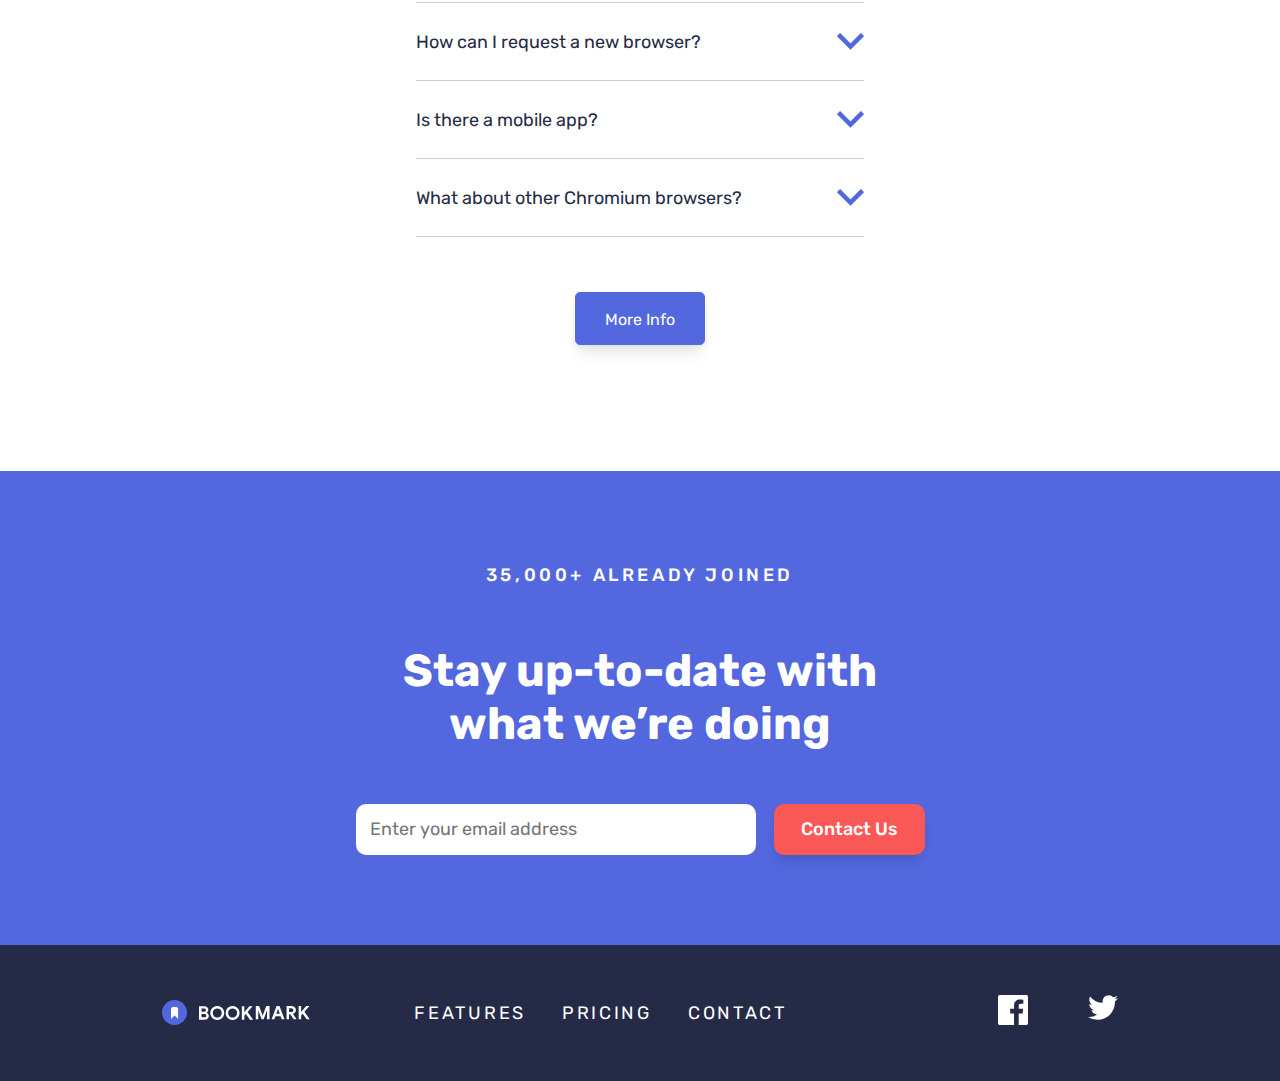
==== commit ec2817dc: "Bookmark landing page - HTML accessibility improvements" ====
--- a/bookmark-landing-page-master/index.html
+++ b/bookmark-landing-page-master/index.html
@@ -1,236 +1,238 @@
 <!DOCTYPE html>
 <html lang="en">
-<head>
-  <meta charset="UTF-8">
-  <meta name="viewport" content="width=device-width, initial-scale=1.0"> <!-- displays site properly based on user's device -->
-  <link rel="icon" type="image/png" sizes="32x32" href="./images/favicon-32x32.png">
-  <link rel="preconnect" href="https://fonts.googleapis.com">
-  <link rel="preconnect" href="https://fonts.gstatic.com" crossorigin>
-  <link href="https://fonts.googleapis.com/css2?family=Rubik:wght@400;500&display=swap" rel="stylesheet"> 
-  <link rel="stylesheet" href="style.css">
-  <title>Frontend Mentor | Bookmark landing page</title>
-</head>
-<body>
-  <section class="navbar">
-    <div class="navbar-front-header">
-      <div class="navbar-logo">
-        <img src="images/logo-bookmark.svg" alt="logo">
-      </div>
-      <div class="navbar-toggle">
-        <img id="icon-hamburger" src="images/icon-hamburger.svg" alt="hamburger">
-      </div>
-      <div class="navbar-desktop">
+  <head>
+    <meta charset="UTF-8">
+    <meta name="viewport" content="width=device-width, initial-scale=1.0"> <!-- displays site properly based on user's device -->
+    <link rel="icon" type="image/png" sizes="32x32" href="./images/favicon-32x32.png">
+    <link rel="preconnect" href="https://fonts.googleapis.com">
+    <link rel="preconnect" href="https://fonts.gstatic.com" crossorigin>
+    <link href="https://fonts.googleapis.com/css2?family=Rubik:wght@400;500&display=swap" rel="stylesheet"> 
+    <link rel="stylesheet" href="style.css">
+    <title>Frontend Mentor | Bookmark landing page</title>
+  </head>
+  <body>
+    <nav>
+      <div class="navbar-front-header">
+        <div class="navbar-logo">
+          <img src="images/logo-bookmark.svg" alt="logo">
+        </div>
+        <div class="navbar-toggle">
+          <img id="icon-hamburger" src="images/icon-hamburger.svg" alt="hamburger">
+        </div>
+        <div class="navbar-desktop">
+          <a href="">Features</a>
+          <a href="">Pricing</a>
+          <a href="">Contact</a>
+          <div class="login-desktop red-box"><a href="">Login</a></div>
+        </div>
+      </div>
+      <div class="navbar-menu">
+        <div class="navbar-menu-header">
+          <div class="navbar-logo">
+            <svg width="148" height="25" xmlns="http://www.w3.org/2000/svg"><g fill="#FFF" fill-rule="evenodd"><path d="M37 6.299h5.227c.746 0 1.434.155 2.062.466.629.311 1.123.735 1.484 1.27s.542 1.12.542 1.754c0 .672-.165 1.254-.495 1.746-.33.491-.762.868-1.297 1.129v.15c.697.248 1.25.643 1.661 1.185.41.541.616 1.191.616 1.95 0 .735-.196 1.385-.588 1.951a3.817 3.817 0 0 1-1.587 1.307c-.665.305-1.403.457-2.212.457H37V6.299zm5.04 5.45c.548 0 .986-.152 1.316-.457.33-.305.495-.688.495-1.148 0-.448-.159-.824-.476-1.13-.318-.304-.738-.457-1.26-.457H39.52v3.192h2.52zm.28 5.619c.61 0 1.086-.159 1.428-.476.342-.317.513-.731.513-1.241 0-.51-.174-.927-.522-1.251-.349-.324-.847-.485-1.494-.485H39.52v3.453h2.8zm12.927 2.595c-1.307 0-2.492-.308-3.556-.924a6.711 6.711 0 0 1-2.511-2.53c-.61-1.07-.915-2.246-.915-3.528 0-1.281.305-2.457.915-3.528a6.711 6.711 0 0 1 2.51-2.529C52.756 6.308 53.94 6 55.248 6c1.306 0 2.492.308 3.556.924a6.711 6.711 0 0 1 2.51 2.53c.61 1.07.915 2.246.915 3.527 0 1.282-.305 2.458-.915 3.528a6.711 6.711 0 0 1-2.51 2.53c-1.064.616-2.25.924-3.556.924zm0-2.39a4.52 4.52 0 0 0 2.258-.578 4.177 4.177 0 0 0 1.615-1.624c.392-.697.588-1.494.588-2.39 0-.896-.196-1.692-.588-2.389a4.177 4.177 0 0 0-1.615-1.624 4.52 4.52 0 0 0-2.258-.579 4.47 4.47 0 0 0-2.25.579 4.195 4.195 0 0 0-1.605 1.624c-.392.697-.588 1.493-.588 2.39 0 .895.196 1.692.588 2.389a4.195 4.195 0 0 0 1.605 1.624 4.47 4.47 0 0 0 2.25.578zm15.353 2.39c-1.307 0-2.492-.308-3.556-.924a6.711 6.711 0 0 1-2.51-2.53c-.61-1.07-.915-2.246-.915-3.528 0-1.281.305-2.457.914-3.528a6.711 6.711 0 0 1 2.511-2.529C68.108 6.308 69.294 6 70.6 6c1.307 0 2.492.308 3.556.924a6.711 6.711 0 0 1 2.51 2.53c.61 1.07.915 2.246.915 3.527 0 1.282-.305 2.458-.914 3.528a6.711 6.711 0 0 1-2.511 2.53c-1.064.616-2.25.924-3.556.924zm0-2.39a4.52 4.52 0 0 0 2.259-.578 4.177 4.177 0 0 0 1.614-1.624c.392-.697.588-1.494.588-2.39 0-.896-.196-1.692-.588-2.389a4.177 4.177 0 0 0-1.614-1.624 4.52 4.52 0 0 0-2.259-.579 4.47 4.47 0 0 0-2.25.579 4.195 4.195 0 0 0-1.605 1.624c-.392.697-.588 1.493-.588 2.39 0 .895.196 1.692.588 2.389a4.195 4.195 0 0 0 1.606 1.624 4.47 4.47 0 0 0 2.249.578zM79.83 6.3h2.52v5.73h.15l4.89-5.73h3.043v.149L85.6 11.973l5.338 7.542v.149h-3.08l-3.994-5.693-1.512 1.773v3.92h-2.52V6.299zM93.779 6h3.248l3.546 9.39h.15L104.268 6h3.267v13.365h-2.501v-6.589l.15-2.221h-.15l-3.398 8.81h-1.96l-3.416-8.81h-.149l.15 2.221v6.59h-2.483V6zm20.8 0h2.894l5.021 13.365h-2.781l-1.12-3.192h-5.115l-1.12 3.192h-2.781L114.579 6zm3.193 7.859l-1.176-3.36-.486-1.606h-.149l-.485 1.606-1.195 3.36h3.49zM124.553 6h4.872c.871 0 1.646.18 2.324.541.678.361 1.204.862 1.577 1.503.374.64.56 1.366.56 2.175 0 .858-.27 1.62-.812 2.286a4.617 4.617 0 0 1-2.044 1.447l-.018.13 3.584 5.134v.15h-2.894l-3.453-5.022h-1.176v5.021h-2.52V6zm4.853 6.03c.573 0 1.04-.175 1.4-.523.361-.349.542-.79.542-1.326 0-.51-.172-.945-.514-1.306-.342-.361-.806-.542-1.39-.542h-2.371v3.696h2.333zm7.23-6.03h2.52v5.73h.15l4.89-5.73h3.043v.15l-4.835 5.525 5.34 7.541v.15h-3.08l-3.996-5.694-1.512 1.773v3.92h-2.52V6z" fill="#fff" fill-rule="nonzero"/><g><circle fill="#fff" cx="12.5" cy="12.5" r="12.5"/><path d="M9 9v10l3.54-3.44L16.078 19V9a2 2 0 0 0-2-2H11a2 2 0 0 0-2 2z" fill="#242A45"/></g></g></svg>
+          </div>
+          <div class="navbar-toggle">
+            <img id="icon-close" src="images/icon-close.svg" alt="close">
+          </div>
+        </div>
+        <div class="navbar-links">
+          <hr>
+          <a href="">Features</a>
+          <hr>
+          <a href="">Pricing</a>
+          <hr>
+          <a href="">Contact</a>
+          <hr>
+          <div class="login-mobile"><a href="">Login</a></div>
+        </div>
+        <div class="navbar-icons">
+          <a href=""><img src="images/icon-facebook.svg" alt="fb"></a>
+          <a href=""><img src="images/icon-twitter.svg" alt="twitter"></a>
+        </div>
+      </div>
+
+    </nav>
+    <main>
+      <section class="bookmark-manager">
+        <div class="bookmark-img">
+          <img src="images/illustration-hero.svg" alt="features-1">
+          <div class="bg-blue-manager"></div>
+        </div>
+        <div class="bookmark-manager-content">
+          <h1>A Simple Bookmark Manager</h1>
+          <p>A clean and simple interface to organize your favourite websites. Open a new 
+            browser tab and see your sites load instantly. Try it for free.</p>
+          <div class="bookmark-manager-boxes">
+            <div class="blue-box"><a href="">Get it on Chrome</a></div>
+            <div class="grey-box"><a href="">Get it on Firefox</a></div>
+          </div>
+        </div>
+      </section>
+      <section class="features">
+        <div class="features-text">
+          <h2 class="content-title">Features</h2>
+          <p>Our aim is to make it quick and easy for you to access your favourite websites. 
+            Your bookmarks sync between your devices so you can access them on the go.</p>
+        </div>
+        <div class="features-tabs">
+          <hr>
+          <div class="features-row">
+            <h3 class="features-tabs-switch">Simple Bookmarking</h3>
+            <div class="red-bottom"></div>
+            <hr>
+          </div>
+          <div class="features-row">
+            <h3 class="features-tabs-switch">Speedy Searching</h3>
+            <div class="red-bottom"></div>
+            <hr>
+          </div>
+          <div class="features-row">
+            <h3 class="features-tabs-switch">Easy Sharing</h3>
+            <div class="red-bottom"></div>
+            <hr>
+          </div>
+        </div>
+      </section>
+      <section class="feature">
+        <div class="bookmark-img">
+          <img src="images/illustration-features-tab-1.svg" alt="bookmark">
+          <div class="bg-blue-feature"></div>
+        </div>
+        <div class="feature-content">
+          <h2 class="content-title">Bookmark in one click</h2>
+          <p>Organize your bookmarks however you like. Our simple drag-and-drop interface 
+            gives you complete control over how you manage your favourite sites.</p>
+          <div class="blue-box"><a href="">More Info</a></div>
+        </div>
+      </section>
+      <section class="feature">
+        <div class="bookmark-img">
+          <img src="images/illustration-features-tab-2.svg" alt="bookmark">
+          <div class="bg-blue-feature"></div>
+        </div>
+        <div class="feature-content">
+          <h2 class="content-title">Intelligent search</h2>
+          <p>Our powerful search feature will help you find saved sites in no time at all. 
+            No need to trawl through all of your bookmarks.</p>
+          <div class="blue-box"><a href="">More Info</a></div>
+        </div>
+      </section>
+      <section class="feature">
+        <div class="bookmark-img">
+          <img src="images/illustration-features-tab-3.svg" alt="bookmark">
+          <div class="bg-blue-feature"></div>
+        </div>
+        <div class="feature-content">
+          <h2 class="content-title">Share your bookmarks</h2>
+          <p>Easily share your bookmarks and collections with others. Create a shareable 
+            link that you can send at the click of a button.</p>
+          <div class="blue-box"><a href="">More Info</a></div>
+        </div>
+      </section>
+      <section class="extensions">
+        <div class="extensions-text">
+          <h2 class="content-title">Download the extension</h2>
+          <p>We’ve got more browsers in the pipeline. Please do let us know if you’ve 
+            got a favourite you’d like us to prioritize.</p>
+        </div>
+        <div class="browser-cards">
+          <div class="browser-card">
+            <img src="images/logo-chrome.svg" alt="chrome">
+            <h2 class="browser-title">Add to Chrome</h2>
+            <p>Minimum version 62</p>
+            <img class="dots" src="images/bg-dots.svg" alt="dots">
+            <div class="blue-box extension-box"><a href="">Add & Install Extension</a></div>
+          </div>
+          <div class="browser-card">
+            <img src="images/logo-firefox.svg" alt="firefox">
+            <h2 class="browser-title">Add to Firefox</h2>
+            <p>Minimum version 55</p>
+            <img class="dots" src="images/bg-dots.svg" alt="dots">
+            <div class="blue-box extension-box"><a href="">Add & Install Extension</a></div>
+          </div>
+          <div class="browser-card">
+            <img src="images/logo-opera.svg" alt="opera">
+            <h2 class="browser-title">Add to Opera</h2>
+            <p>Minimum version 46</p>
+            <img class="dots" src="images/bg-dots.svg" alt="dots">
+            <div class="blue-box extension-box"><a href="">Add & Install Extension</a></div>
+          </div>
+        </div>
+      </section>
+      <section class="faq">
+        <div class="faq-intro">
+          <h2 class="content-title">Frequently Asked Questions</h2>
+          <p>Here are some of our FAQs. If you have any other questions you’d like 
+            answered please feel free to email us.</p>
+        </div>
+        <div class="faq-accordion">
+          <hr>
+          <div class="question" id="question-1">
+            <h3>What is Bookmark?</h3>
+            <img src="./images/icon-arrow.svg" alt="" class="acc-arrow">
+          </div>
+          <div class="answer" id="answer-1">
+            <p>Lorem ipsum dolor sit amet, consectetur adipiscing elit. Fusce tincidunt 
+              justo eget ultricies fringilla. Phasellus blandit ipsum quis quam ornare mattis.</p>
+          </div>
+          <hr>
+          <div class="question" id="question-2">
+            <h3>How can I request a new browser?</h3>
+            <img src="./images/icon-arrow.svg" alt="" class="acc-arrow">
+          </div>
+          <div class="answer" id="answer-2">
+            <p>Vivamus luctus eros aliquet convallis ultricies. Mauris augue massa, ultricies non ligula. 
+              Suspendisse imperdiet. Vivamus luctus eros aliquet convallis ultricies. Mauris augue massa, 
+              ultricies non ligula. Suspendisse imperdie tVivamus luctus eros aliquet convallis ultricies. 
+              Mauris augue massa, ultricies non ligula. Suspendisse imperdiet.</p>
+          </div>
+          <hr>
+          <div class="question" id="question-3">
+            <h3>Is there a mobile app?</h3>
+            <img src="./images/icon-arrow.svg" alt="" class="acc-arrow">
+          </div>
+          <div class="answer" id="answer-3">
+            <p>Sed consectetur quam id neque fermentum accumsan. Praesent luctus vestibulum dolor, ut condimentum 
+              urna vulputate eget. Cras in ligula quis est pharetra mattis sit amet pharetra purus. Sed 
+              sollicitudin ex et ultricies bibendum.</p>
+          </div>
+          <hr>
+          <div class="question" id="question-4">
+            <h3>What about other Chromium browsers?</h3>
+            <img src="./images/icon-arrow.svg" alt="" class="acc-arrow">
+          </div>
+          <div class="answer" id="answer-4">
+            <p>Integer condimentum ipsum id imperdiet finibus. Vivamus in placerat mi, at euismod dui. Aliquam 
+              vitae neque eget nisl gravida pellentesque non ut velit.</p>
+          </div>
+          <hr>
+        </div>
+        <div class="blue-box"><a href="">More Info</a></div>
+      </section>
+      <section class="subscription">
+        <p>35,000+ already joined</p>
+        <h2>Stay up-to-date with what we’re doing</h2>
+        <form class="sub-form" action="">
+          <input id="email-input" type="email" placeholder="Enter your email address" required/>
+          <div class="red-box" type="submit">Contact Us</div>
+        </form>
+      </section>
+    </main>
+    <footer>
+      <div class="footer-logo">
+        <svg width="148" height="25" xmlns="http://www.w3.org/2000/svg"><g fill="#FFF" fill-rule="evenodd"><path d="M37 6.299h5.227c.746 0 1.434.155 2.062.466.629.311 1.123.735 1.484 1.27s.542 1.12.542 1.754c0 .672-.165 1.254-.495 1.746-.33.491-.762.868-1.297 1.129v.15c.697.248 1.25.643 1.661 1.185.41.541.616 1.191.616 1.95 0 .735-.196 1.385-.588 1.951a3.817 3.817 0 0 1-1.587 1.307c-.665.305-1.403.457-2.212.457H37V6.299zm5.04 5.45c.548 0 .986-.152 1.316-.457.33-.305.495-.688.495-1.148 0-.448-.159-.824-.476-1.13-.318-.304-.738-.457-1.26-.457H39.52v3.192h2.52zm.28 5.619c.61 0 1.086-.159 1.428-.476.342-.317.513-.731.513-1.241 0-.51-.174-.927-.522-1.251-.349-.324-.847-.485-1.494-.485H39.52v3.453h2.8zm12.927 2.595c-1.307 0-2.492-.308-3.556-.924a6.711 6.711 0 0 1-2.511-2.53c-.61-1.07-.915-2.246-.915-3.528 0-1.281.305-2.457.915-3.528a6.711 6.711 0 0 1 2.51-2.529C52.756 6.308 53.94 6 55.248 6c1.306 0 2.492.308 3.556.924a6.711 6.711 0 0 1 2.51 2.53c.61 1.07.915 2.246.915 3.527 0 1.282-.305 2.458-.915 3.528a6.711 6.711 0 0 1-2.51 2.53c-1.064.616-2.25.924-3.556.924zm0-2.39a4.52 4.52 0 0 0 2.258-.578 4.177 4.177 0 0 0 1.615-1.624c.392-.697.588-1.494.588-2.39 0-.896-.196-1.692-.588-2.389a4.177 4.177 0 0 0-1.615-1.624 4.52 4.52 0 0 0-2.258-.579 4.47 4.47 0 0 0-2.25.579 4.195 4.195 0 0 0-1.605 1.624c-.392.697-.588 1.493-.588 2.39 0 .895.196 1.692.588 2.389a4.195 4.195 0 0 0 1.605 1.624 4.47 4.47 0 0 0 2.25.578zm15.353 2.39c-1.307 0-2.492-.308-3.556-.924a6.711 6.711 0 0 1-2.51-2.53c-.61-1.07-.915-2.246-.915-3.528 0-1.281.305-2.457.914-3.528a6.711 6.711 0 0 1 2.511-2.529C68.108 6.308 69.294 6 70.6 6c1.307 0 2.492.308 3.556.924a6.711 6.711 0 0 1 2.51 2.53c.61 1.07.915 2.246.915 3.527 0 1.282-.305 2.458-.914 3.528a6.711 6.711 0 0 1-2.511 2.53c-1.064.616-2.25.924-3.556.924zm0-2.39a4.52 4.52 0 0 0 2.259-.578 4.177 4.177 0 0 0 1.614-1.624c.392-.697.588-1.494.588-2.39 0-.896-.196-1.692-.588-2.389a4.177 4.177 0 0 0-1.614-1.624 4.52 4.52 0 0 0-2.259-.579 4.47 4.47 0 0 0-2.25.579 4.195 4.195 0 0 0-1.605 1.624c-.392.697-.588 1.493-.588 2.39 0 .895.196 1.692.588 2.389a4.195 4.195 0 0 0 1.606 1.624 4.47 4.47 0 0 0 2.249.578zM79.83 6.3h2.52v5.73h.15l4.89-5.73h3.043v.149L85.6 11.973l5.338 7.542v.149h-3.08l-3.994-5.693-1.512 1.773v3.92h-2.52V6.299zM93.779 6h3.248l3.546 9.39h.15L104.268 6h3.267v13.365h-2.501v-6.589l.15-2.221h-.15l-3.398 8.81h-1.96l-3.416-8.81h-.149l.15 2.221v6.59h-2.483V6zm20.8 0h2.894l5.021 13.365h-2.781l-1.12-3.192h-5.115l-1.12 3.192h-2.781L114.579 6zm3.193 7.859l-1.176-3.36-.486-1.606h-.149l-.485 1.606-1.195 3.36h3.49zM124.553 6h4.872c.871 0 1.646.18 2.324.541.678.361 1.204.862 1.577 1.503.374.64.56 1.366.56 2.175 0 .858-.27 1.62-.812 2.286a4.617 4.617 0 0 1-2.044 1.447l-.018.13 3.584 5.134v.15h-2.894l-3.453-5.022h-1.176v5.021h-2.52V6zm4.853 6.03c.573 0 1.04-.175 1.4-.523.361-.349.542-.79.542-1.326 0-.51-.172-.945-.514-1.306-.342-.361-.806-.542-1.39-.542h-2.371v3.696h2.333zm7.23-6.03h2.52v5.73h.15l4.89-5.73h3.043v.15l-4.835 5.525 5.34 7.541v.15h-3.08l-3.996-5.694-1.512 1.773v3.92h-2.52V6z" fill="#FFF" fill-rule="nonzero"/><g><circle fill="#5267DF" cx="12.5" cy="12.5" r="12.5"/><path d="M9 9v10l3.54-3.44L16.078 19V9a2 2 0 0 0-2-2H11a2 2 0 0 0-2 2z" fill="#fff"/></g></g></svg>
+      </div>
+      <div class="footer-links">
         <a href="">Features</a>
         <a href="">Pricing</a>
         <a href="">Contact</a>
-        <button class="login-desktop red-button"><a href="">Login</a></button>
-      </div>
-    </div>
-    <div class="navbar-menu">
-      <div class="navbar-menu-header">
-        <div class="navbar-logo">
-          <svg width="148" height="25" xmlns="http://www.w3.org/2000/svg"><g fill="#FFF" fill-rule="evenodd"><path d="M37 6.299h5.227c.746 0 1.434.155 2.062.466.629.311 1.123.735 1.484 1.27s.542 1.12.542 1.754c0 .672-.165 1.254-.495 1.746-.33.491-.762.868-1.297 1.129v.15c.697.248 1.25.643 1.661 1.185.41.541.616 1.191.616 1.95 0 .735-.196 1.385-.588 1.951a3.817 3.817 0 0 1-1.587 1.307c-.665.305-1.403.457-2.212.457H37V6.299zm5.04 5.45c.548 0 .986-.152 1.316-.457.33-.305.495-.688.495-1.148 0-.448-.159-.824-.476-1.13-.318-.304-.738-.457-1.26-.457H39.52v3.192h2.52zm.28 5.619c.61 0 1.086-.159 1.428-.476.342-.317.513-.731.513-1.241 0-.51-.174-.927-.522-1.251-.349-.324-.847-.485-1.494-.485H39.52v3.453h2.8zm12.927 2.595c-1.307 0-2.492-.308-3.556-.924a6.711 6.711 0 0 1-2.511-2.53c-.61-1.07-.915-2.246-.915-3.528 0-1.281.305-2.457.915-3.528a6.711 6.711 0 0 1 2.51-2.529C52.756 6.308 53.94 6 55.248 6c1.306 0 2.492.308 3.556.924a6.711 6.711 0 0 1 2.51 2.53c.61 1.07.915 2.246.915 3.527 0 1.282-.305 2.458-.915 3.528a6.711 6.711 0 0 1-2.51 2.53c-1.064.616-2.25.924-3.556.924zm0-2.39a4.52 4.52 0 0 0 2.258-.578 4.177 4.177 0 0 0 1.615-1.624c.392-.697.588-1.494.588-2.39 0-.896-.196-1.692-.588-2.389a4.177 4.177 0 0 0-1.615-1.624 4.52 4.52 0 0 0-2.258-.579 4.47 4.47 0 0 0-2.25.579 4.195 4.195 0 0 0-1.605 1.624c-.392.697-.588 1.493-.588 2.39 0 .895.196 1.692.588 2.389a4.195 4.195 0 0 0 1.605 1.624 4.47 4.47 0 0 0 2.25.578zm15.353 2.39c-1.307 0-2.492-.308-3.556-.924a6.711 6.711 0 0 1-2.51-2.53c-.61-1.07-.915-2.246-.915-3.528 0-1.281.305-2.457.914-3.528a6.711 6.711 0 0 1 2.511-2.529C68.108 6.308 69.294 6 70.6 6c1.307 0 2.492.308 3.556.924a6.711 6.711 0 0 1 2.51 2.53c.61 1.07.915 2.246.915 3.527 0 1.282-.305 2.458-.914 3.528a6.711 6.711 0 0 1-2.511 2.53c-1.064.616-2.25.924-3.556.924zm0-2.39a4.52 4.52 0 0 0 2.259-.578 4.177 4.177 0 0 0 1.614-1.624c.392-.697.588-1.494.588-2.39 0-.896-.196-1.692-.588-2.389a4.177 4.177 0 0 0-1.614-1.624 4.52 4.52 0 0 0-2.259-.579 4.47 4.47 0 0 0-2.25.579 4.195 4.195 0 0 0-1.605 1.624c-.392.697-.588 1.493-.588 2.39 0 .895.196 1.692.588 2.389a4.195 4.195 0 0 0 1.606 1.624 4.47 4.47 0 0 0 2.249.578zM79.83 6.3h2.52v5.73h.15l4.89-5.73h3.043v.149L85.6 11.973l5.338 7.542v.149h-3.08l-3.994-5.693-1.512 1.773v3.92h-2.52V6.299zM93.779 6h3.248l3.546 9.39h.15L104.268 6h3.267v13.365h-2.501v-6.589l.15-2.221h-.15l-3.398 8.81h-1.96l-3.416-8.81h-.149l.15 2.221v6.59h-2.483V6zm20.8 0h2.894l5.021 13.365h-2.781l-1.12-3.192h-5.115l-1.12 3.192h-2.781L114.579 6zm3.193 7.859l-1.176-3.36-.486-1.606h-.149l-.485 1.606-1.195 3.36h3.49zM124.553 6h4.872c.871 0 1.646.18 2.324.541.678.361 1.204.862 1.577 1.503.374.64.56 1.366.56 2.175 0 .858-.27 1.62-.812 2.286a4.617 4.617 0 0 1-2.044 1.447l-.018.13 3.584 5.134v.15h-2.894l-3.453-5.022h-1.176v5.021h-2.52V6zm4.853 6.03c.573 0 1.04-.175 1.4-.523.361-.349.542-.79.542-1.326 0-.51-.172-.945-.514-1.306-.342-.361-.806-.542-1.39-.542h-2.371v3.696h2.333zm7.23-6.03h2.52v5.73h.15l4.89-5.73h3.043v.15l-4.835 5.525 5.34 7.541v.15h-3.08l-3.996-5.694-1.512 1.773v3.92h-2.52V6z" fill="#fff" fill-rule="nonzero"/><g><circle fill="#fff" cx="12.5" cy="12.5" r="12.5"/><path d="M9 9v10l3.54-3.44L16.078 19V9a2 2 0 0 0-2-2H11a2 2 0 0 0-2 2z" fill="#242A45"/></g></g></svg>
-        </div>
-        <div class="navbar-toggle">
-          <img id="icon-close" src="images/icon-close.svg" alt="close">
-        </div>
-      </div>
-      <div class="navbar-links">
-        <hr>
-        <a href="">Features</a>
-        <hr>
-        <a href="">Pricing</a>
-        <hr>
-        <a href="">Contact</a>
-        <hr>
-        <button class="login-mobile"><a href="">Login</a></button>
-      </div>
-      <div class="navbar-icons">
+      </div>
+      <div class="footer-icons">
         <a href=""><img src="images/icon-facebook.svg" alt="fb"></a>
         <a href=""><img src="images/icon-twitter.svg" alt="twitter"></a>
       </div>
-    </div>
-
-  </section>
-  <section class="bookmark-manager">
-    <div class="bookmark-img">
-      <img src="images/illustration-hero.svg" alt="features-1">
-      <div class="bg-blue-manager"></div>
-    </div>
-    <div class="bookmark-manager-content">
-      <h1>A Simple Bookmark Manager</h1>
-      <p>A clean and simple interface to organize your favourite websites. Open a new 
-        browser tab and see your sites load instantly. Try it for free.</p>
-      <div class="bookmark-manager-buttons">
-        <button class="blue-button"><a href="">Get it on Chrome</a></button>
-        <button class="grey-button"><a href="">Get it on Firefox</a></button>
-      </div>
-    </div>
-  </section>
-  <section class="features">
-    <div class="features-text">
-      <h2 class="content-title">Features</h2>
-      <p>Our aim is to make it quick and easy for you to access your favourite websites. 
-        Your bookmarks sync between your devices so you can access them on the go.</p>
-    </div>
-    <div class="features-tabs">
-      <hr>
-      <div class="features-row">
-        <h3 class="features-tabs-switch">Simple Bookmarking</h3>
-        <div class="red-bottom"></div>
-        <hr>
-      </div>
-      <div class="features-row">
-        <h3 class="features-tabs-switch">Speedy Searching</h3>
-        <div class="red-bottom"></div>
-        <hr>
-      </div>
-      <div class="features-row">
-        <h3 class="features-tabs-switch">Easy Sharing</h3>
-        <div class="red-bottom"></div>
-        <hr>
-      </div>
-    </div>
-  </section>
-  <section class="feature">
-    <div class="bookmark-img">
-      <img src="images/illustration-features-tab-1.svg" alt="bookmark">
-      <div class="bg-blue-feature"></div>
-    </div>
-    <div class="feature-content">
-      <h2 class="content-title">Bookmark in one click</h2>
-      <p>Organize your bookmarks however you like. Our simple drag-and-drop interface 
-        gives you complete control over how you manage your favourite sites.</p>
-      <button class="blue-button"><a href="">More Info</a></button>
-    </div>
-  </section>
-  <section class="feature">
-    <div class="bookmark-img">
-      <img src="images/illustration-features-tab-2.svg" alt="bookmark">
-      <div class="bg-blue-feature"></div>
-    </div>
-    <div class="feature-content">
-      <h2 class="content-title">Intelligent search</h2>
-      <p>Our powerful search feature will help you find saved sites in no time at all. 
-        No need to trawl through all of your bookmarks.</p>
-      <button class="blue-button"><a href="">More Info</a></button>
-    </div>
-  </section>
-  <section class="feature">
-    <div class="bookmark-img">
-      <img src="images/illustration-features-tab-3.svg" alt="bookmark">
-      <div class="bg-blue-feature"></div>
-    </div>
-    <div class="feature-content">
-      <h2 class="content-title">Share your bookmarks</h2>
-      <p>Easily share your bookmarks and collections with others. Create a shareable 
-        link that you can send at the click of a button.</p>
-      <button class="blue-button"><a href="">More Info</a></button>
-    </div>
-  </section>
-  <section class="extensions">
-    <div class="extensions-text">
-      <h2 class="content-title">Download the extension</h2>
-      <p>We’ve got more browsers in the pipeline. Please do let us know if you’ve 
-        got a favourite you’d like us to prioritize.</p>
-    </div>
-    <div class="browser-cards">
-      <div class="browser-card">
-        <img src="images/logo-chrome.svg" alt="chrome">
-        <h2 class="browser-title">Add to Chrome</h2>
-        <p>Minimum version 62</p>
-        <img src="images/bg-dots.svg" alt="dots">
-        <button class="blue-button extension-button"><a href="">Add & Install Extension</a></button>
-      </div>
-      <div class="browser-card">
-        <img src="images/logo-firefox.svg" alt="firefox">
-        <h2 class="browser-title">Add to Firefox</h2>
-        <p>Minimum version 55</p>
-        <img src="images/bg-dots.svg" alt="dots">
-        <button class="blue-button extension-button"><a href="">Add & Install Extension</a></button>
-      </div>
-      <div class="browser-card">
-        <img src="images/logo-opera.svg" alt="opera">
-        <h2 class="browser-title">Add to Opera</h2>
-        <p>Minimum version 46</p>
-        <img src="images/bg-dots.svg" alt="dots">
-        <button class="blue-button extension-button"><a href="">Add & Install Extension</a></button>
-      </div>
-    </div>
-  </section>
-  <section class="faq">
-    <div class="faq-intro">
-      <h2 class="content-title">Frequently Asked Questions</h2>
-      <p>Here are some of our FAQs. If you have any other questions you’d like 
-        answered please feel free to email us.</p>
-    </div>
-    <div class="faq-accordion">
-      <hr>
-      <div class="question" id="question-1">
-        <h3>What is Bookmark?</h3>
-        <img src="./images/icon-arrow.svg" alt="" class="acc-arrow">
-      </div>
-      <div class="answer" id="answer-1">
-        <p>Lorem ipsum dolor sit amet, consectetur adipiscing elit. Fusce tincidunt 
-          justo eget ultricies fringilla. Phasellus blandit ipsum quis quam ornare mattis.</p>
-      </div>
-      <hr>
-      <div class="question" id="question-2">
-        <h3>How can I request a new browser?</h3>
-        <img src="./images/icon-arrow.svg" alt="" class="acc-arrow">
-      </div>
-      <div class="answer" id="answer-2">
-        <p>Vivamus luctus eros aliquet convallis ultricies. Mauris augue massa, ultricies non ligula. 
-          Suspendisse imperdiet. Vivamus luctus eros aliquet convallis ultricies. Mauris augue massa, 
-          ultricies non ligula. Suspendisse imperdie tVivamus luctus eros aliquet convallis ultricies. 
-          Mauris augue massa, ultricies non ligula. Suspendisse imperdiet.</p>
-      </div>
-      <hr>
-      <div class="question" id="question-3">
-        <h3>Is there a mobile app?</h3>
-        <img src="./images/icon-arrow.svg" alt="" class="acc-arrow">
-      </div>
-      <div class="answer" id="answer-3">
-        <p>Sed consectetur quam id neque fermentum accumsan. Praesent luctus vestibulum dolor, ut condimentum 
-          urna vulputate eget. Cras in ligula quis est pharetra mattis sit amet pharetra purus. Sed 
-          sollicitudin ex et ultricies bibendum.</p>
-      </div>
-      <hr>
-      <div class="question" id="question-4">
-        <h3>What about other Chromium browsers?</h3>
-        <img src="./images/icon-arrow.svg" alt="" class="acc-arrow">
-      </div>
-      <div class="answer" id="answer-4">
-        <p>Integer condimentum ipsum id imperdiet finibus. Vivamus in placerat mi, at euismod dui. Aliquam 
-          vitae neque eget nisl gravida pellentesque non ut velit.</p>
-      </div>
-      <hr>
-    </div>
-    <button class="blue-button"><a href="">More Info</a></button>
-  </section>
-  <section class="subscription">
-    <p>35,000+ already joined</p>
-    <h2>Stay up-to-date with what we’re doing</h2>
-    <form class="sub-form" action="">
-      <input id="email-input" type="email" placeholder="Enter your email address" required/>
-      <button class="red-button" type="submit">Contact Us</button>
-    </form>
-  </section>
-  <section class="footer">
-    <div class="footer-logo">
-      <svg width="148" height="25" xmlns="http://www.w3.org/2000/svg"><g fill="#FFF" fill-rule="evenodd"><path d="M37 6.299h5.227c.746 0 1.434.155 2.062.466.629.311 1.123.735 1.484 1.27s.542 1.12.542 1.754c0 .672-.165 1.254-.495 1.746-.33.491-.762.868-1.297 1.129v.15c.697.248 1.25.643 1.661 1.185.41.541.616 1.191.616 1.95 0 .735-.196 1.385-.588 1.951a3.817 3.817 0 0 1-1.587 1.307c-.665.305-1.403.457-2.212.457H37V6.299zm5.04 5.45c.548 0 .986-.152 1.316-.457.33-.305.495-.688.495-1.148 0-.448-.159-.824-.476-1.13-.318-.304-.738-.457-1.26-.457H39.52v3.192h2.52zm.28 5.619c.61 0 1.086-.159 1.428-.476.342-.317.513-.731.513-1.241 0-.51-.174-.927-.522-1.251-.349-.324-.847-.485-1.494-.485H39.52v3.453h2.8zm12.927 2.595c-1.307 0-2.492-.308-3.556-.924a6.711 6.711 0 0 1-2.511-2.53c-.61-1.07-.915-2.246-.915-3.528 0-1.281.305-2.457.915-3.528a6.711 6.711 0 0 1 2.51-2.529C52.756 6.308 53.94 6 55.248 6c1.306 0 2.492.308 3.556.924a6.711 6.711 0 0 1 2.51 2.53c.61 1.07.915 2.246.915 3.527 0 1.282-.305 2.458-.915 3.528a6.711 6.711 0 0 1-2.51 2.53c-1.064.616-2.25.924-3.556.924zm0-2.39a4.52 4.52 0 0 0 2.258-.578 4.177 4.177 0 0 0 1.615-1.624c.392-.697.588-1.494.588-2.39 0-.896-.196-1.692-.588-2.389a4.177 4.177 0 0 0-1.615-1.624 4.52 4.52 0 0 0-2.258-.579 4.47 4.47 0 0 0-2.25.579 4.195 4.195 0 0 0-1.605 1.624c-.392.697-.588 1.493-.588 2.39 0 .895.196 1.692.588 2.389a4.195 4.195 0 0 0 1.605 1.624 4.47 4.47 0 0 0 2.25.578zm15.353 2.39c-1.307 0-2.492-.308-3.556-.924a6.711 6.711 0 0 1-2.51-2.53c-.61-1.07-.915-2.246-.915-3.528 0-1.281.305-2.457.914-3.528a6.711 6.711 0 0 1 2.511-2.529C68.108 6.308 69.294 6 70.6 6c1.307 0 2.492.308 3.556.924a6.711 6.711 0 0 1 2.51 2.53c.61 1.07.915 2.246.915 3.527 0 1.282-.305 2.458-.914 3.528a6.711 6.711 0 0 1-2.511 2.53c-1.064.616-2.25.924-3.556.924zm0-2.39a4.52 4.52 0 0 0 2.259-.578 4.177 4.177 0 0 0 1.614-1.624c.392-.697.588-1.494.588-2.39 0-.896-.196-1.692-.588-2.389a4.177 4.177 0 0 0-1.614-1.624 4.52 4.52 0 0 0-2.259-.579 4.47 4.47 0 0 0-2.25.579 4.195 4.195 0 0 0-1.605 1.624c-.392.697-.588 1.493-.588 2.39 0 .895.196 1.692.588 2.389a4.195 4.195 0 0 0 1.606 1.624 4.47 4.47 0 0 0 2.249.578zM79.83 6.3h2.52v5.73h.15l4.89-5.73h3.043v.149L85.6 11.973l5.338 7.542v.149h-3.08l-3.994-5.693-1.512 1.773v3.92h-2.52V6.299zM93.779 6h3.248l3.546 9.39h.15L104.268 6h3.267v13.365h-2.501v-6.589l.15-2.221h-.15l-3.398 8.81h-1.96l-3.416-8.81h-.149l.15 2.221v6.59h-2.483V6zm20.8 0h2.894l5.021 13.365h-2.781l-1.12-3.192h-5.115l-1.12 3.192h-2.781L114.579 6zm3.193 7.859l-1.176-3.36-.486-1.606h-.149l-.485 1.606-1.195 3.36h3.49zM124.553 6h4.872c.871 0 1.646.18 2.324.541.678.361 1.204.862 1.577 1.503.374.64.56 1.366.56 2.175 0 .858-.27 1.62-.812 2.286a4.617 4.617 0 0 1-2.044 1.447l-.018.13 3.584 5.134v.15h-2.894l-3.453-5.022h-1.176v5.021h-2.52V6zm4.853 6.03c.573 0 1.04-.175 1.4-.523.361-.349.542-.79.542-1.326 0-.51-.172-.945-.514-1.306-.342-.361-.806-.542-1.39-.542h-2.371v3.696h2.333zm7.23-6.03h2.52v5.73h.15l4.89-5.73h3.043v.15l-4.835 5.525 5.34 7.541v.15h-3.08l-3.996-5.694-1.512 1.773v3.92h-2.52V6z" fill="#FFF" fill-rule="nonzero"/><g><circle fill="#5267DF" cx="12.5" cy="12.5" r="12.5"/><path d="M9 9v10l3.54-3.44L16.078 19V9a2 2 0 0 0-2-2H11a2 2 0 0 0-2 2z" fill="#fff"/></g></g></svg>
-    </div>
-    <div class="footer-links">
-      <a href="">Features</a>
-      <a href="">Pricing</a>
-      <a href="">Contact</a>
-    </div>
-    <div class="footer-icons">
-      <a href=""><img src="images/icon-facebook.svg" alt="fb"></a>
-      <a href=""><img src="images/icon-twitter.svg" alt="twitter"></a>
-    </div>
-    </div>
-  </section>
-  <script src="index.js"></script>
-</body>
+      </div>
+    </footer>
+    <script src="index.js"></script>
+  </body>
 </html>--- a/bookmark-landing-page-master/style.css
+++ b/bookmark-landing-page-master/style.css
@@ -85,7 +85,7 @@
     font-weight: 400;
 }
 
-.navbar-desktop a:hover {
+.navbar-desktop > a:hover {
     color: black;
 }
 
@@ -134,9 +134,10 @@
     max-width: 750px;
 }
 
-button {
+.red-box, .blue-box, .grey-box {
     transition: all 0.3s ease-out;
     box-sizing: border-box;
+    text-align: center;
 }
 
 .login-mobile {
@@ -152,7 +153,7 @@
     transform:scale(1.05);
 }
 
-.red-button {
+.red-box {
     background-color: var(--soft-red);
     color: white;
     font-weight: 500;
@@ -160,7 +161,7 @@
     box-shadow: rgba(0, 0, 0, 0.1) 0px 10px 15px -3px, rgba(0, 0, 0, 0.05) 0px 4px 6px -2px;
 }
 
-.red-button:hover {
+.red-box:hover {
     background-color: rgb(218, 45, 45);
     cursor: pointer;
 }
@@ -175,42 +176,42 @@
     color: white;
 }
 
-.blue-button, .grey-button {
+.blue-box, .grey-box {
     border-radius: 5px;
     padding: 0.7rem 1rem;
     box-shadow: rgba(0, 0, 0, 0.1) 0px 10px 15px -3px, rgba(0, 0, 0, 0.05) 0px 4px 6px -2px;
 }
 
-.blue-button {
+.blue-box {
     background-color: var(--soft-blue);
     border: 1px solid var(--soft-blue);
 }
 
-.blue-button:hover {
+.blue-box:hover {
     background-color: white;
     border: 1px solid var(--soft-blue);
 }
 
-.blue-button a {
+.blue-box a {
     color: white;
     font-size: 16px;
 }
 
-.blue-button:hover a {
+.blue-box:hover a {
     color: var(--soft-blue);
 }
 
-.grey-button {
+.grey-box {
     background-color: var(--light-gray);
     border: 1px solid var(--light-gray);
 }
 
-.grey-button:hover {
+.grey-box:hover {
     background-color: white;
     border: 1px solid var(--dark-blue);
 }
 
-.grey-button a {
+.grey-box a {
     color: var(--dark-blue);
     font-size: 16px;
 }
@@ -229,14 +230,14 @@
     text-align: center;
 }
 
-.bookmark-manager-buttons {
+.bookmark-manager-boxes {
     margin: 2.5rem auto 0;
     max-width: 380px;
     display: flex;
     justify-content: space-between;
 }
 
-.bookmark-manager-buttons > button {
+.bookmark-manager-boxes > div {
     width: 180px;
 }
 
@@ -311,7 +312,7 @@
     margin-bottom: 6rem;
 }
 
-.feature-content > .blue-button {
+.feature-content > .blue-box {
     display: none;
 }
 
@@ -349,8 +350,12 @@
     box-shadow: rgba(82,102,223,0.2) 0px 10px 15px -3px, rgba(82,102,223,0.1) 0px 4px 6px -2px;
 }
 
-.extension-button {
-    margin-top: 1rem;
+.dots {
+    width: 100%;
+}
+
+.extension-box {
+    margin: 1rem auto 0;
     width: 85%;
 }
 
@@ -358,6 +363,7 @@
     display: flex;
     justify-content: space-between;
     align-items: center;
+    text-align: left;
 }
 
 .acc-arrow {
@@ -385,9 +391,10 @@
     max-width: 650px;
 }
 
-.faq > .blue-button {
+.faq > .blue-box {
     margin: 3rem auto 7rem;
     padding: 0.8rem 1.6rem;
+    width: fit-content;
 }
 
 .faq-intro {
@@ -420,7 +427,7 @@
     border: none;
 }
 
-.sub-form button {
+.sub-form > .red-box {
     padding: 0.8rem;
     border-radius: 10px;
 }
@@ -437,7 +444,7 @@
     font-size: 24px;
 }
 
-.footer {
+footer {
     display: flex;
     flex-direction: column;
     background-color: var(--dark-blue);
@@ -521,11 +528,11 @@
         width: 400px;
     }
 
-    .sub-form button {
+    .sub-form > .red-box {
         padding: 0.8rem 1.5rem;
     }
 
-    .footer {
+    footer {
         flex-direction: row;
         padding-left: 1.5rem;
         padding-right: 1.5rem;
@@ -583,7 +590,7 @@
         font-size: 22px;
     }
 
-    .bookmark-manager-buttons {
+    .bookmark-manager-boxes {
         margin: 2.5rem 0 0;
     }
 
@@ -667,8 +674,9 @@
         bottom: -3rem;
     }
 
-    .feature-content > .blue-button {
+    .feature-content > .blue-box {
         display: block;
+        width: fit-content;
     }
 
     .extensions-text {
@@ -703,7 +711,7 @@
         font-size: 18px;
     }
 
-    .footer {
+    footer {
         padding-left: 3rem;
         padding-right: 3rem;
     }
@@ -769,7 +777,7 @@
         margin: 3rem auto;
     }
 
-    .footer {
+    footer {
         padding-left: 9rem;
         padding-right: 9rem;
     }
